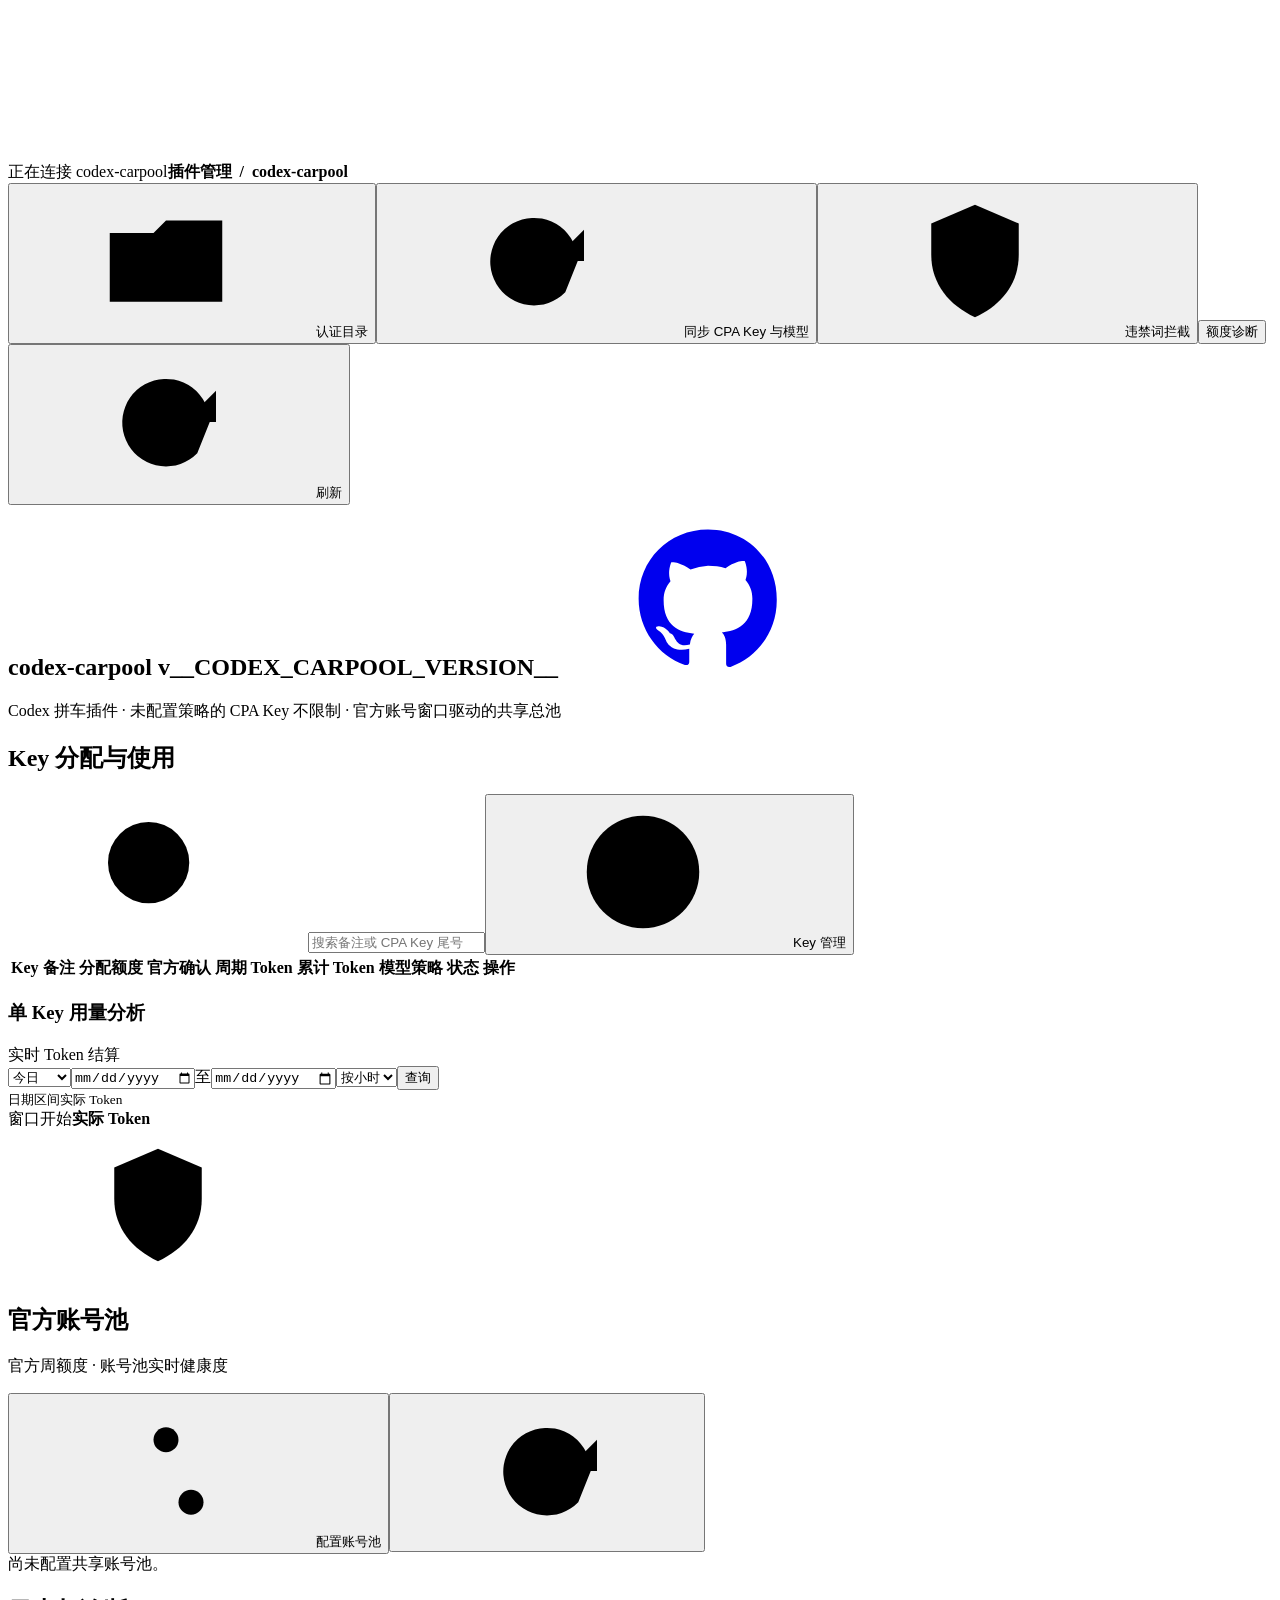
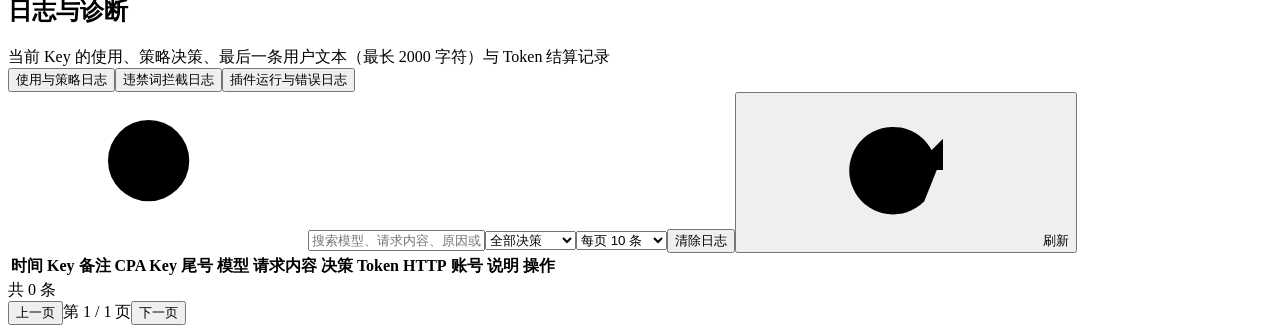
==== cmd/codex-carpool/web/index.html @ cc73f558 "完善违禁词拦截、日志与面板体验" ====
<!doctype html>
<html lang="zh-CN">
<head><meta charset="utf-8"><meta name="viewport" content="width=device-width,initial-scale=1"><title>codex-carpool</title></head>
<body>
<!-- Local SVG symbols keep the management panel fast and fully functional
     when CPA is deployed without public CDN access. -->
<svg class="cc-icon-sprite" aria-hidden="true">
  <symbol id="cc-icon-shield" viewBox="0 0 24 24"><path d="M12 3 19 6v5c0 4.7-2.9 8.1-7 10-4.1-1.9-7-5.3-7-10V6l7-3Z"/><path d="m9 12 2 2 4-5"/></symbol>
  <symbol id="cc-icon-users" viewBox="0 0 24 24"><circle cx="9" cy="8" r="3"/><path d="M3.5 19v-1.4A4.6 4.6 0 0 1 8.1 13h1.8a4.6 4.6 0 0 1 4.6 4.6V19"/><path d="M15.5 5.4a3 3 0 0 1 0 5.2M16.6 13.3a4.6 4.6 0 0 1 3.9 4.5V19"/></symbol>
  <symbol id="cc-icon-gauge" viewBox="0 0 24 24"><path d="M4 18a8 8 0 1 1 16 0"/><path d="m12 14 4-4"/><path d="M7 18h10"/></symbol>
  <symbol id="cc-icon-trend" viewBox="0 0 24 24"><path d="M4 18V6"/><path d="M4 18h16"/><path d="m7 14 3-3 3 2 5-6"/></symbol>
  <symbol id="cc-icon-folder" viewBox="0 0 24 24"><path d="M3 7.5h7l2-2h9v13H3z"/><path d="M3 9h18"/></symbol>
  <symbol id="cc-icon-refresh" viewBox="0 0 24 24"><path d="M20 7v5h-5"/><path d="M19 12a7 7 0 1 0-2 5"/></symbol>
  <symbol id="cc-icon-search" viewBox="0 0 24 24"><circle cx="10.5" cy="10.5" r="6.5"/><path d="m16 16 4 4"/></symbol>
  <symbol id="cc-icon-plus" viewBox="0 0 24 24"><circle cx="12" cy="12" r="9"/><path d="M12 8v8M8 12h8"/></symbol>
  <symbol id="cc-icon-sliders" viewBox="0 0 24 24"><path d="M4 7h6M14 7h6M4 17h10M18 17h2"/><circle cx="12" cy="7" r="2"/><circle cx="16" cy="17" r="2"/></symbol>
  <symbol id="cc-icon-bolt" viewBox="0 0 24 24"><path d="m13 2-8 12h6l-1 8 9-13h-6z"/></symbol>
  <symbol id="cc-icon-github" viewBox="0 0 24 24"><path fill="currentColor" stroke="none" d="M12 .7C5.7.7.9 5.6.9 11.8c0 4.9 3.1 9.1 7.4 10.6.5.1.7-.2.7-.5v-2.1c-3 .7-3.7-1.3-3.7-1.3-.5-1.3-1.2-1.6-1.2-1.6-1-.7.1-.7.1-.7 1.1.1 1.7 1.1 1.7 1.1 1 .1.7 2.5 3.2 1.8.1-.8.4-1.4.7-1.7-2.4-.3-4.9-1.2-4.9-5.4 0-1.2.4-2.2 1.1-3-.1-.3-.5-1.4.1-3 0 0 .9-.3 3.1 1.1A10.7 10.7 0 0 1 12 6.5c1 0 1.9.1 2.8.4 2.1-1.4 3.1-1.1 3.1-1.1.6 1.6.2 2.7.1 3 .7.8 1.1 1.8 1.1 3 0 4.2-2.5 5.1-4.9 5.4.4.3.7 1 .7 2v3c0 .3.2.6.7.5 4.3-1.5 7.4-5.7 7.4-10.6C23.1 5.6 18.3.7 12 .7Z"/></symbol>
</svg>
<main class="cc-panel"><div class="page">
  <section class="utility-row">
    <div class="connection"><i></i><span id="sync-state">正在连接 codex-carpool</span><em id="sync-time"></em><b>插件管理&nbsp; / &nbsp;codex-carpool</b></div>
    <div class="utility-actions"><button type="button" id="auth-settings"><svg class="cc-icon" aria-hidden="true"><use href="#cc-icon-folder"></use></svg>认证目录</button><button type="button" class="primary" id="sync"><svg class="cc-icon" aria-hidden="true"><use href="#cc-icon-refresh"></use></svg>同步 CPA Key 与模型</button><button type="button" id="content-filter-open"><svg class="cc-icon" aria-hidden="true"><use href="#cc-icon-shield"></use></svg><span>违禁词拦截</span></button><button type="button" id="quota-debug-open">额度诊断</button><button type="button" id="refresh"><svg class="cc-icon" aria-hidden="true"><use href="#cc-icon-refresh"></use></svg>刷新</button></div>
  </section>
  <section class="heading page-head"><div><h1>codex-carpool <span>v__CODEX_CARPOOL_VERSION__</span><a class="github-link" href="__CODEX_CARPOOL_GITHUB_REPOSITORY__" target="_blank" rel="noopener noreferrer" aria-label="GitHub" title="GitHub · lucky98556/codex-carpool"><svg class="cc-icon" aria-hidden="true"><use href="#cc-icon-github"></use></svg></a></h1><p>Codex 拼车插件 · 未配置策略的 CPA Key 不限制 · 官方账号窗口驱动的共享总池</p></div></section>
  <section id="stats" class="stats" aria-label="额度概览"></section>
  <section class="dashboard-grid">
    <article class="key-panel card">
      <div class="section-head"><h2>Key 分配与使用</h2><div class="key-tools"><label class="search"><svg class="cc-icon" aria-hidden="true"><use href="#cc-icon-search"></use></svg><input id="search" aria-label="搜索备注或 CPA Key 尾号" placeholder="搜索备注或 CPA Key 尾号"></label><button type="button" class="primary" id="manage"><svg class="cc-icon" aria-hidden="true"><use href="#cc-icon-plus"></use></svg><span data-cc-label="keyManageAction">Key 管理</span></button></div></div>
      <div class="table-wrap"><table class="key-table"><thead><tr><th>Key 备注</th><th>分配额度</th><th id="key-usage-heading">官方确认</th><th id="key-cycle-heading">周期 Token</th><th id="key-total-heading">累计 Token</th><th>模型策略</th><th>状态</th><th data-cc-label="operation">操作</th></tr></thead><tbody id="keys"></tbody></table></div>
      <section class="key-analysis" aria-live="polite">
        <div class="analysis-title"><h3 id="analysis-name">单 Key 用量分析</h3><span>实时 Token 结算</span></div>
        <div class="analysis-controls"><select id="analysis-preset" aria-label="分析时间预设"><option value="today" selected>今日</option><option value="seven">近 7 天</option><option value="month">本月</option><option value="year">本年</option><option value="custom">自定义</option></select><input id="analysis-from" type="date" aria-label="分析开始日期"><span>至</span><input id="analysis-to" type="date" aria-label="分析结束日期"><select id="analysis-granularity" aria-label="分析粒度"><option value="hour" selected>按小时</option><option value="day">按日</option><option value="month">按月</option><option value="year">按年</option></select><button type="button" id="analysis-apply">查询</button></div>
        <div class="analysis-body"><div id="detail" class="usage-summary"></div><div class="analysis-quality"><div id="analysis-metrics" class="quality-metrics"></div><div class="weekly-bars"><small id="analysis-chart-title">日期区间实际 Token</small><div class="bars" id="chart" aria-label="实际 Token 趋势图"></div><div class="bar-labels" id="trend-labels"></div></div><div class="analysis-footnote"><span id="trend-from">窗口开始</span><strong id="trend-total">实际 Token</strong></div></div><div id="model-mix" class="model-mix"></div></div>
      </section>
    </article>
    <!-- Keep account-pool configuration visible; quota refresh is the compact utility action. -->
    <aside id="official-account-pool" class="pool-card"><div class="pool-head"><div class="pool-title"><span class="pool-title-icon"><svg class="cc-icon" aria-hidden="true"><use href="#cc-icon-shield"></use></svg></span><div><h2>官方账号池</h2><p>官方周额度 · 账号池实时健康度</p></div></div><div class="pool-actions"><button type="button" class="pool-button" id="accounts"><svg class="cc-icon" aria-hidden="true"><use href="#cc-icon-sliders"></use></svg>配置账号池</button><button type="button" class="pool-button pool-icon-button" id="quota-refresh" aria-label="刷新额度" title="刷新额度"><svg class="cc-icon" aria-hidden="true"><use href="#cc-icon-refresh"></use></svg></button></div></div><div id="account-pool">尚未配置共享账号池。</div></aside>
  </section>
  <section class="logs card">
    <div class="logs-head">
      <div>
        <h2>日志与诊断</h2>
        <div class="muted" id="log-tab-description">当前 Key 的使用、策略决策、最后一条用户文本（最长 2000 字符）与 Token 结算记录</div>
        <div class="tabs" role="tablist"><button type="button" class="tab active log-tab" data-log-tab="decision" role="tab" aria-selected="true">使用与策略日志</button><button type="button" class="tab log-tab" data-log-tab="forbidden" role="tab" aria-selected="false">违禁词拦截日志</button><button type="button" class="tab log-tab" data-log-tab="operation" role="tab" aria-selected="false">插件运行与错误日志</button></div>
      </div>
      <div class="log-tools" id="decision-log-tools"><label class="search"><svg class="cc-icon" aria-hidden="true"><use href="#cc-icon-search"></use></svg><input id="decision-search" aria-label="搜索使用日志" placeholder="搜索模型、请求内容、原因或账号"></label><select id="decision-filter" aria-label="决策状态"><option value="">全部决策</option><option value="completed">已完成</option><option value="blocked">已拦截</option><option value="failed">上游失败</option><option value="ignored">未匹配/忽略</option><option value="expired">账期释放</option></select><select id="decision-page-size" aria-label="每页使用日志数"><option value="10" selected>每页 10 条</option><option value="20">每页 20 条</option><option value="50">每页 50 条</option><option value="100">每页 100 条</option></select><button type="button" id="decision-clear" class="log-clear danger"><span data-cc-label="clearLogs">清除日志</span></button><button type="button" id="decision-refresh"><svg class="cc-icon" aria-hidden="true"><use href="#cc-icon-refresh"></use></svg>刷新</button></div>
      <div class="log-tools" id="operation-log-tools" hidden><label class="search"><svg class="cc-icon" aria-hidden="true"><use href="#cc-icon-search"></use></svg><input id="operation-search" aria-label="搜索运行日志" placeholder="搜索事件、说明、账号或 Key 标识"></label><select id="operation-level" aria-label="运行日志级别"><option value="">全部级别</option><option value="error">仅错误</option><option value="warn">仅警告</option><option value="info">仅运行</option></select><select id="operation-page-size" aria-label="每页日志数"><option value="10" selected>每页 10 条</option><option value="20">每页 20 条</option><option value="50">每页 50 条</option><option value="100">每页 100 条</option></select><button type="button" id="operation-clear" class="log-clear danger"><span data-cc-label="clearLogs">清除日志</span></button><button type="button" id="operation-refresh"><svg class="cc-icon" aria-hidden="true"><use href="#cc-icon-refresh"></use></svg>刷新</button></div>
      <div class="log-tools" id="forbidden-log-tools" hidden><label class="search"><svg class="cc-icon" aria-hidden="true"><use href="#cc-icon-search"></use></svg><input id="forbidden-search" aria-label="搜索违禁词日志" placeholder="搜索 Key、模型、请求内容或命中词"></label><select id="forbidden-page-size" aria-label="每页违禁词日志数"><option value="10" selected>每页 10 条</option><option value="20">每页 20 条</option><option value="50">每页 50 条</option><option value="100">每页 100 条</option></select><button type="button" id="forbidden-clear" class="log-clear danger">清除日志</button><button type="button" id="forbidden-refresh"><svg class="cc-icon" aria-hidden="true"><use href="#cc-icon-refresh"></use></svg>刷新</button></div>
    </div>
    <div id="decision-log-view" class="log-view">
      <div class="table-wrap"><table class="log-table decision-log-table"><thead><tr><th>时间</th><th>Key 备注</th><th>CPA Key 尾号</th><th>模型</th><th>请求内容</th><th>决策</th><th>Token</th><th>HTTP</th><th>账号</th><th>说明</th><th class="log-action-column">操作</th></tr></thead><tbody id="logs"></tbody></table></div>
      <div class="log-pagination"><span id="decision-page-info" aria-live="polite">共 0 条</span><div class="log-pagination-actions"><button type="button" id="decision-prev">上一页</button><span id="decision-page-number">第 1 / 1 页</span><button type="button" id="decision-next">下一页</button></div></div>
    </div>
    <div id="operation-log-view" class="log-view" hidden>
      <div class="table-wrap"><table class="log-table operation-log-table"><thead><tr><th>时间</th><th>级别</th><th>事件</th><th>账号</th><th>说明</th></tr></thead><tbody id="operation-logs"></tbody></table></div>
      <div class="log-pagination"><span id="operation-page-info" aria-live="polite">共 0 条</span><div class="log-pagination-actions"><button type="button" id="operation-prev">上一页</button><span id="operation-page-number">第 1 / 1 页</span><button type="button" id="operation-next">下一页</button></div></div>
    </div>
    <div id="forbidden-log-view" class="log-view" hidden>
      <div class="table-wrap"><table class="log-table forbidden-log-table"><thead><tr><th>时间</th><th>Key 备注</th><th>CPA Key 尾号</th><th>模型</th><th>请求内容</th><th>命中词</th><th>分类</th><th>账号</th><th>说明</th><th class="log-action-column">操作</th></tr></thead><tbody id="forbidden-logs"></tbody></table></div>
      <div class="log-pagination"><span id="forbidden-page-info" aria-live="polite">共 0 条</span><div class="log-pagination-actions"><button type="button" id="forbidden-prev">上一页</button><span id="forbidden-page-number">第 1 / 1 页</span><button type="button" id="forbidden-next">下一页</button></div></div>
    </div>
  </section><dialog id="policy-dialog" aria-labelledby="dialog-title"><header><strong id="dialog-title">纳入管理</strong><button type="button" id="close" aria-label="关闭">关闭</button></header><div class="form"><div id="source-wrap"><label>CPA API Key<select id="source" aria-label="CPA API Key"></select></label></div><div class="form-grid"><label>Key 备注名称<input id="name" maxlength="120" placeholder="例如：开发组 Key"></label><label>状态<select id="enabled"><option value="true">启用管理</option><option value="false">暂停管理（不限制）</option></select></label><label>共享池分配（x）<input id="allocation" type="number" min="0.01" step="0.01" value="1"></label></div><div><div class="section-title"><strong>允许模型</strong><span class="muted">未勾选任何模型＝默认允许全部</span></div><div id="model-list" class="models"></div></div><div class="access-schedule"><div class="section-title"><strong>允许访问时段</strong><span class="muted">不设置＝不限时访问</span></div><label class="schedule-toggle"><input id="access-limited" type="checkbox"> 仅允许指定时段访问</label><div id="access-rule-wrap" hidden><div class="access-rule" data-access-rule><div class="form-grid"><label>时区<input id="access-timezone" value="Asia/Shanghai" maxlength="64" placeholder="例如 Asia/Shanghai"></label><label>开始时间<input id="access-start" type="time" value="08:00"></label><label>结束时间<input id="access-end" type="time" value="09:00"></label></div><div class="weekday-picks" id="access-weekdays" aria-label="允许访问的星期"><label><input type="checkbox" value="1">周一</label><label><input type="checkbox" value="2">周二</label><label><input type="checkbox" value="3">周三</label><label><input type="checkbox" value="4">周四</label><label><input type="checkbox" value="5">周五</label><label><input type="checkbox" value="6">周六</label><label><input type="checkbox" value="7">周日</label></div><p class="hint">可勾选任意星期；全选即每天。开始时间晚于结束时间时，时段会跨午夜延续到次日。</p></div><button type="button" id="access-rule-add">+ 添加时段</button></div></div><p class="hint" id="policy-hint">Key 仅配置一个 x 分配；取得可信官方校准后，实际 Token 才会折算为有上限的待确认 x，下一次官方周百分比更新后自动校正。没有可用官方快照时会安全返回 503。</p></div><div class="dialog-message" role="alert" aria-live="assertive" hidden></div><footer><button type="button" id="cancel">取消</button><button type="button" class="primary" id="save">保存策略</button></footer></dialog>
<dialog id="account-dialog" aria-labelledby="account-dialog-title"><header><strong id="account-dialog-title">批量配置共享账号池</strong><button type="button" id="account-close" aria-label="关闭">关闭</button></header><div class="form"><div class="section-title"><strong>从 CPA 选择账号</strong><button type="button" id="account-select-all">全选可用</button></div><div id="account-list" class="account-select" aria-label="CPA Codex 账号列表"></div><p class="hint">可一次勾选多个 CPA Codex 账号，并分别填写容量 x。已保存的启用账号会默认勾选；未勾选的既有账号不会被修改。整批会先校验账号身份和总分配，再原子保存并同步官方额度。</p></div><div class="dialog-message" role="alert" aria-live="assertive" hidden></div><footer><button type="button" id="account-cancel">取消</button><button type="button" class="primary" id="account-save">保存所选账号</button></footer></dialog>
<dialog id="auth-directory-dialog" aria-labelledby="auth-directory-title"><header><strong id="auth-directory-title">CPA 认证目录</strong><button type="button" id="auth-directory-close" aria-label="关闭">关闭</button></header><div class="form"><label>CPA auth-dir<input id="auth-directory" maxlength="1024" placeholder="~/.cli-proxy-api"></label><p class="hint">插件只读 CPA 的 Codex JSON 认证文件，用相对文件路径匹配 CPA 调度账号；OAuth Token 仅保留在插件进程内存，不写入插件数据库。允许最终目标仍在目录内的 JSON 软链接，但同一真实文件或相同 Codex account_id 只能加入共享池一次。没有稳定账号身份的文件仅可作为池中唯一账号，不能与其他账号混用。请使用本机可用目录，不要配置 NFS/FUSE 等远程或异常挂载。默认目录为 ~/.cli-proxy-api。</p></div><div class="dialog-message" role="alert" aria-live="assertive" hidden></div><footer><button type="button" id="auth-directory-cancel">取消</button><button type="button" class="primary" id="auth-directory-save">保存并刷新</button></footer></dialog>
<dialog id="log-detail-dialog" aria-labelledby="log-detail-title"><header><strong id="log-detail-title">日志详情</strong><button type="button" id="log-detail-close" aria-label="关闭">关闭</button></header><div class="form log-detail-form"><div class="log-detail-grid"><div><span>时间</span><strong id="log-detail-time">—</strong></div><div><span>Key 备注</span><strong id="log-detail-key-name">—</strong></div><div><span>CPA Key 尾号</span><strong id="log-detail-key-id">—</strong></div><div><span>模型</span><strong id="log-detail-model">—</strong></div><div><span>决策</span><strong id="log-detail-decision">—</strong></div><div><span>Token</span><strong id="log-detail-token">—</strong></div><div><span>HTTP</span><strong id="log-detail-http">—</strong></div><div><span>账号</span><strong id="log-detail-account">—</strong></div><div><span>原因代码</span><strong id="log-detail-reason">—</strong></div><div><span>命中词</span><strong id="log-detail-matched-term">—</strong></div><div><span>分类</span><strong id="log-detail-matched-category">—</strong></div></div><section class="log-detail-section"><strong>请求内容</strong><pre id="log-detail-request">—</pre></section><section class="log-detail-section"><strong>说明</strong><pre id="log-detail-description">—</pre></section></div><footer><button type="button" id="log-detail-close-footer">关闭</button></footer></dialog>
<dialog id="content-filter-dialog" aria-labelledby="content-filter-title"><header><strong id="content-filter-title">违禁词拦截</strong><button type="button" id="content-filter-close" aria-label="关闭">关闭</button></header><div class="form content-filter-form"><label class="content-filter-toggle"><input id="content-filter-enabled" type="checkbox"><span><strong>开启违禁词拦截</strong><small>仅检查已纳管 Key 的用户文本；命中后优先返回 403，未开启时不参与请求链路。</small></span></label><p class="hint">内置种子仅覆盖明确的高风险短语，用于降低误伤；它不能替代完整的内容审核，主开关默认关闭。</p><div class="content-filter-list-tools"><div><strong>关键词列表</strong><div class="muted">完整显示实际匹配内容；支持按关键词、分类或来源筛选。</div></div><label class="content-filter-search"><svg class="cc-icon" aria-hidden="true"><use href="#cc-icon-search"></use></svg><input id="content-filter-search" type="search" autocomplete="off" placeholder="搜索关键词、分类或来源"><span id="content-filter-count" aria-live="polite"></span></label></div><div class="content-filter-list-head" aria-hidden="true"><span>状态</span><span>关键词</span><span>分类</span><span>来源</span><span>操作</span></div><div id="content-filter-terms" class="content-filter-terms"></div><div class="content-filter-add"><input id="content-filter-value" maxlength="128" placeholder="添加自定义关键词"><input id="content-filter-category" maxlength="64" placeholder="分类（可选）"><button type="button" id="content-filter-add">添加</button></div></div><div class="dialog-message" role="alert" aria-live="assertive" hidden></div><footer><button type="button" id="content-filter-cancel">取消</button><button type="button" class="primary" id="content-filter-save">保存设置</button></footer></dialog>
<dialog id="quota-debug-dialog" aria-labelledby="quota-debug-title" style="width:min(860px,calc(100vw - 30px))"><header><strong id="quota-debug-title">额度调试诊断</strong><button type="button" id="quota-debug-close" aria-label="关闭">关闭</button></header><div class="form"><p class="hint">可复制此诊断交给开发排查。仅包含本地守卫公式、脱敏账号尾号、官方周百分比/恢复时间和最近 50 条精简决策；不包含 API Key、OAuth 凭据、提示词或正文。</p><textarea id="quota-debug-output" readonly aria-label="额度调试诊断内容" style="width:100%;min-height:420px;resize:vertical;font-family:ui-monospace,SFMono-Regular,Consolas,monospace;font-size:12px;line-height:1.5"></textarea></div><div class="dialog-message" role="alert" aria-live="assertive" hidden></div><footer><button type="button" id="quota-debug-copy" class="primary">复制诊断</button></footer></dialog></main></body></html>
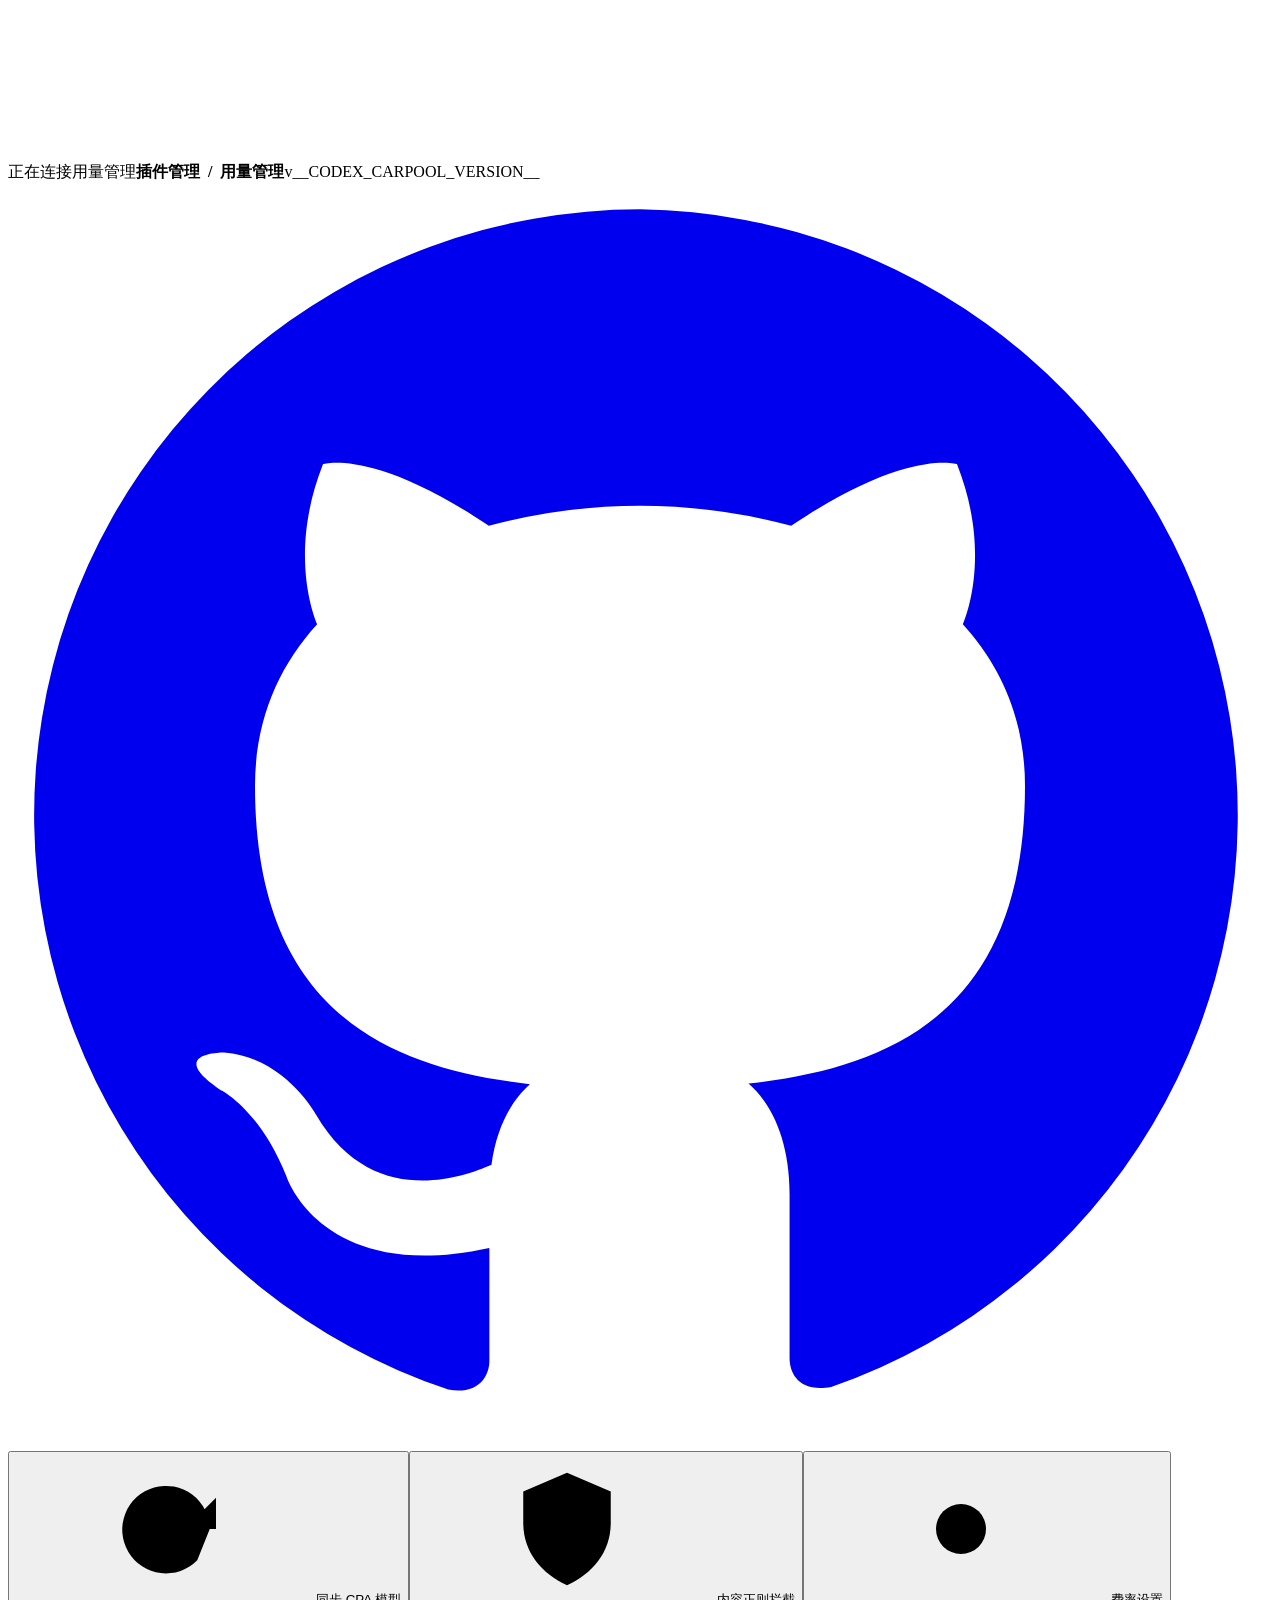
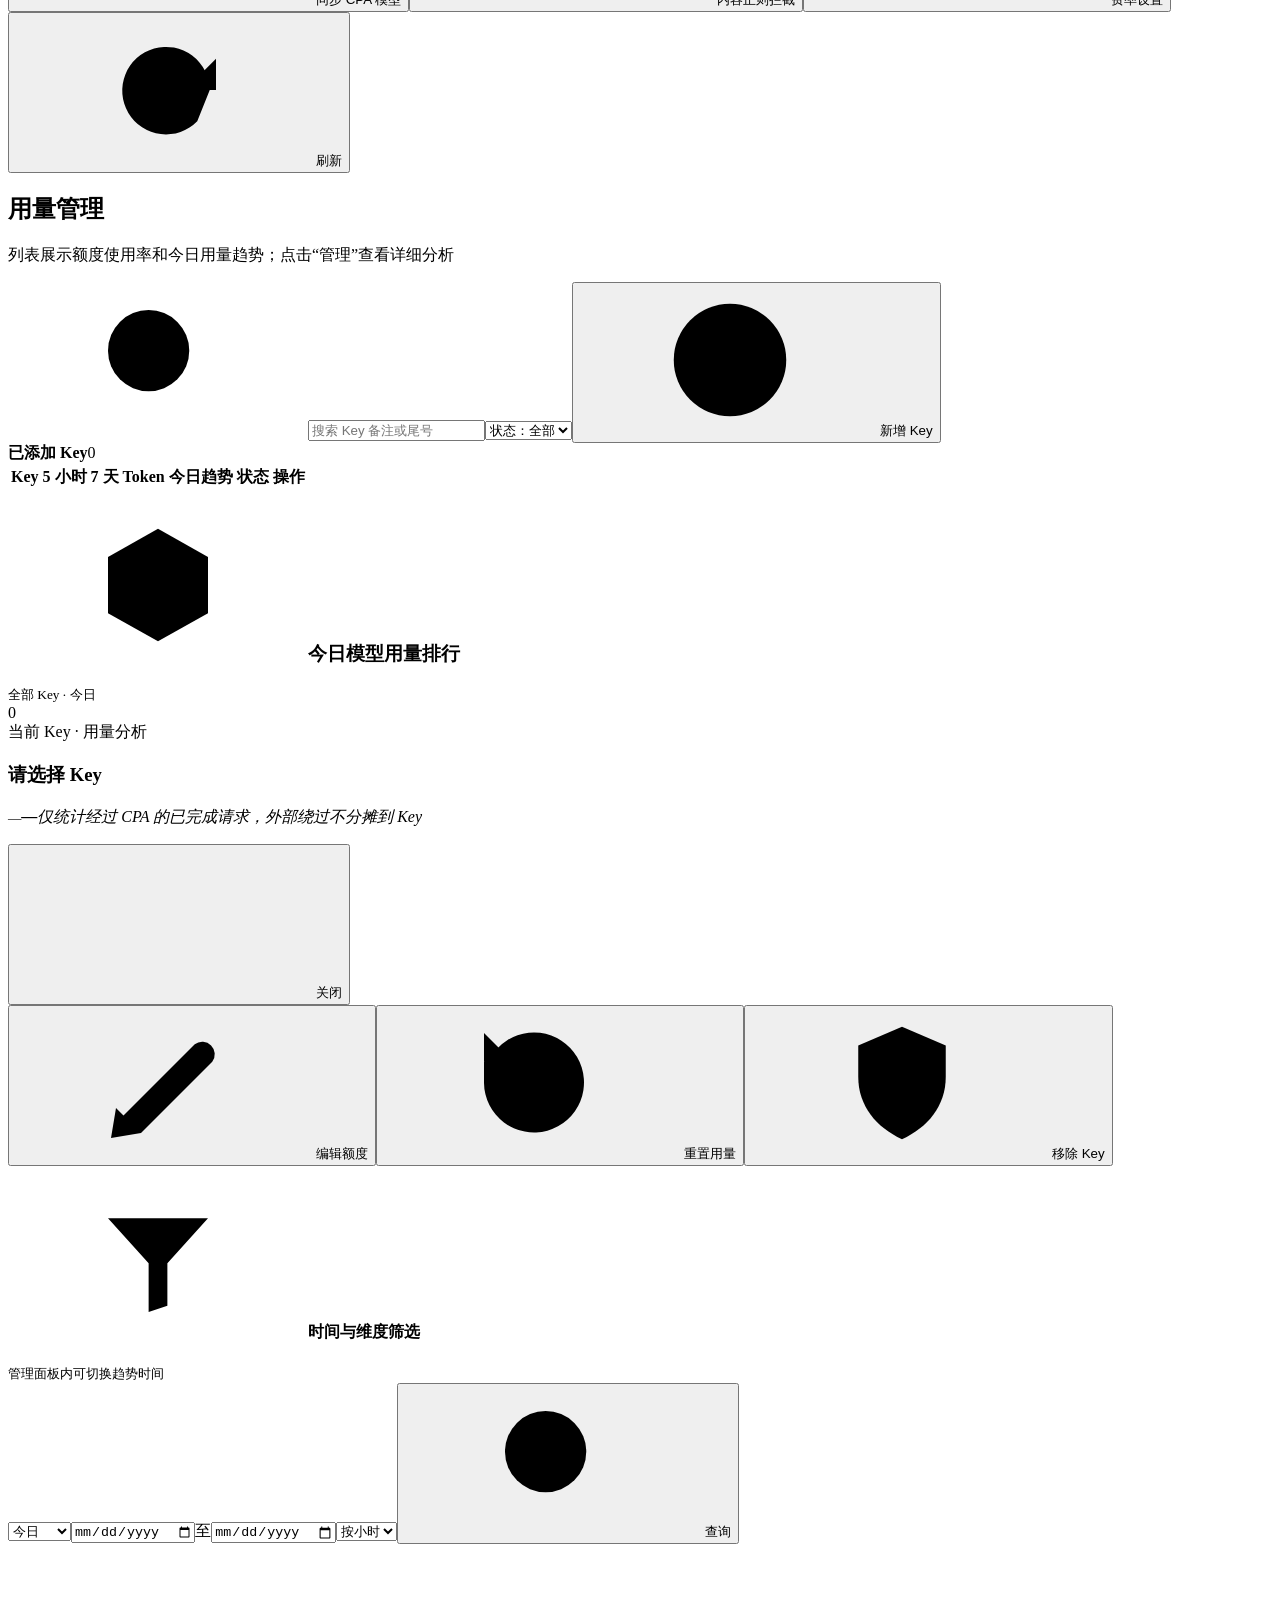
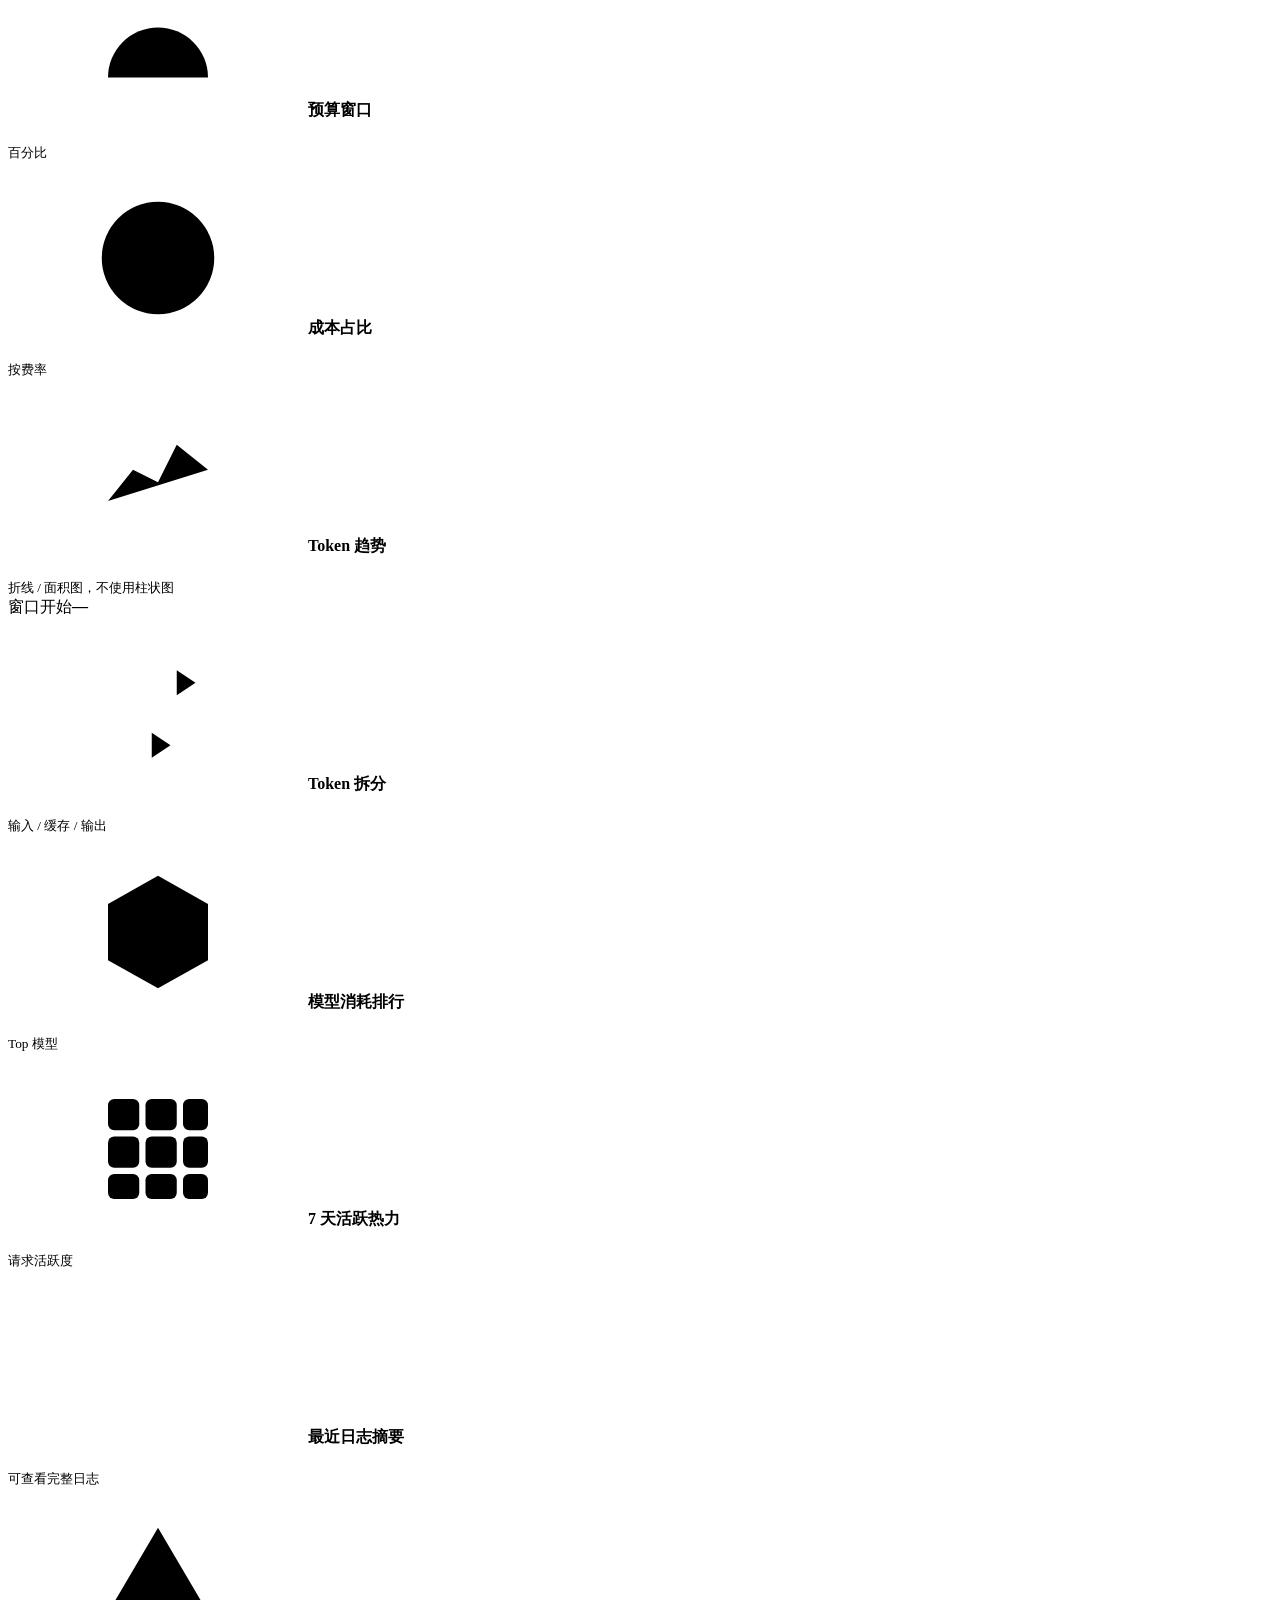
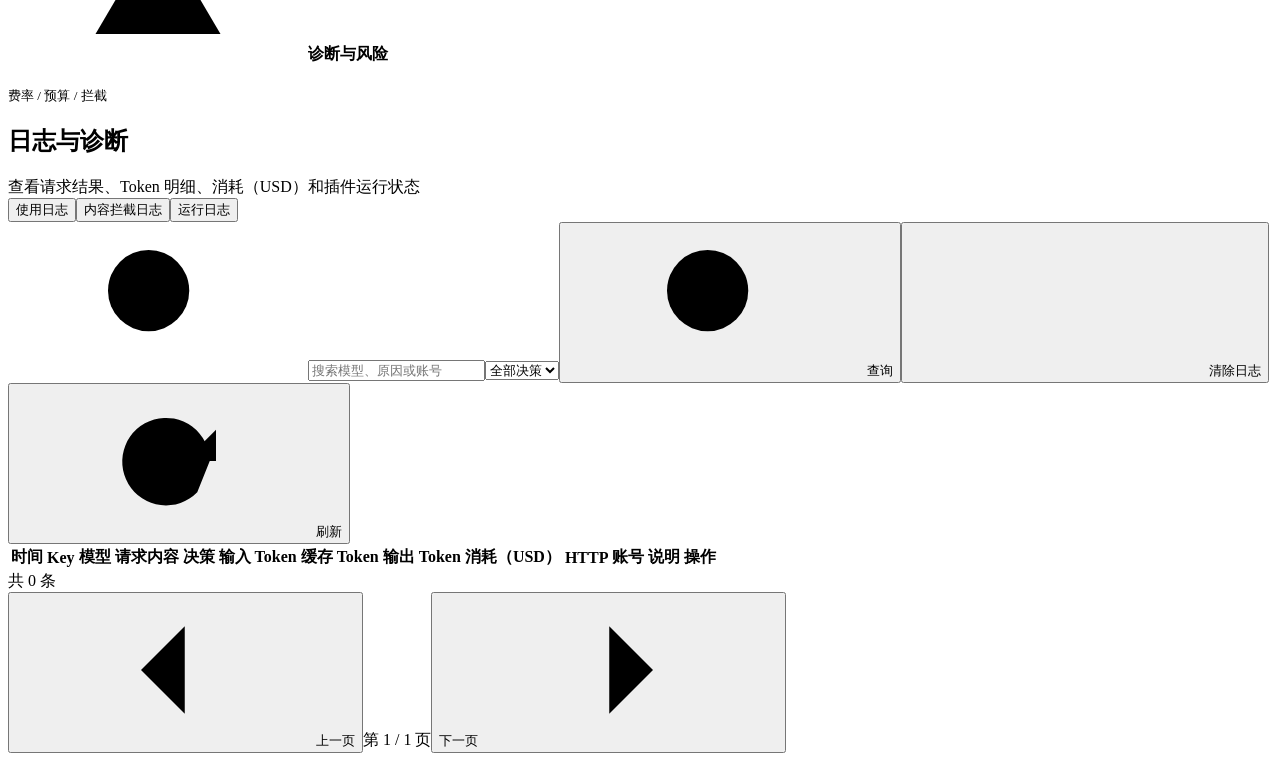
==== commit 60576427: "重构为全模型美元用量管理并完善审计闭环 移除旧账号池、官方百分比与倍率计量链路，改为按模型输入、缓存和输出费率结算 5 小时及 7 天美元窗口。完善 Key 模型权限、仅统计模式、内容正则拦截、请求正" ====
--- a/cmd/codex-carpool/web/index.html
+++ b/cmd/codex-carpool/web/index.html
@@ -1,68 +1,90 @@
 <!doctype html>
 <html lang="zh-CN">
-<head><meta charset="utf-8"><meta name="viewport" content="width=device-width,initial-scale=1"><title>codex-carpool</title></head>
+<head><meta charset="utf-8"><meta name="viewport" content="width=device-width,initial-scale=1"><title>用量管理</title></head>
 <body>
-<!-- Local SVG symbols keep the management panel fast and fully functional
-     when CPA is deployed without public CDN access. -->
 <svg class="cc-icon-sprite" aria-hidden="true">
   <symbol id="cc-icon-shield" viewBox="0 0 24 24"><path d="M12 3 19 6v5c0 4.7-2.9 8.1-7 10-4.1-1.9-7-5.3-7-10V6l7-3Z"/><path d="m9 12 2 2 4-5"/></symbol>
-  <symbol id="cc-icon-users" viewBox="0 0 24 24"><circle cx="9" cy="8" r="3"/><path d="M3.5 19v-1.4A4.6 4.6 0 0 1 8.1 13h1.8a4.6 4.6 0 0 1 4.6 4.6V19"/><path d="M15.5 5.4a3 3 0 0 1 0 5.2M16.6 13.3a4.6 4.6 0 0 1 3.9 4.5V19"/></symbol>
   <symbol id="cc-icon-gauge" viewBox="0 0 24 24"><path d="M4 18a8 8 0 1 1 16 0"/><path d="m12 14 4-4"/><path d="M7 18h10"/></symbol>
   <symbol id="cc-icon-trend" viewBox="0 0 24 24"><path d="M4 18V6"/><path d="M4 18h16"/><path d="m7 14 3-3 3 2 5-6"/></symbol>
-  <symbol id="cc-icon-folder" viewBox="0 0 24 24"><path d="M3 7.5h7l2-2h9v13H3z"/><path d="M3 9h18"/></symbol>
   <symbol id="cc-icon-refresh" viewBox="0 0 24 24"><path d="M20 7v5h-5"/><path d="M19 12a7 7 0 1 0-2 5"/></symbol>
   <symbol id="cc-icon-search" viewBox="0 0 24 24"><circle cx="10.5" cy="10.5" r="6.5"/><path d="m16 16 4 4"/></symbol>
   <symbol id="cc-icon-plus" viewBox="0 0 24 24"><circle cx="12" cy="12" r="9"/><path d="M12 8v8M8 12h8"/></symbol>
   <symbol id="cc-icon-sliders" viewBox="0 0 24 24"><path d="M4 7h6M14 7h6M4 17h10M18 17h2"/><circle cx="12" cy="7" r="2"/><circle cx="16" cy="17" r="2"/></symbol>
-  <symbol id="cc-icon-bolt" viewBox="0 0 24 24"><path d="m13 2-8 12h6l-1 8 9-13h-6z"/></symbol>
-  <symbol id="cc-icon-github" viewBox="0 0 24 24"><path fill="currentColor" stroke="none" d="M12 .7C5.7.7.9 5.6.9 11.8c0 4.9 3.1 9.1 7.4 10.6.5.1.7-.2.7-.5v-2.1c-3 .7-3.7-1.3-3.7-1.3-.5-1.3-1.2-1.6-1.2-1.6-1-.7.1-.7.1-.7 1.1.1 1.7 1.1 1.7 1.1 1 .1.7 2.5 3.2 1.8.1-.8.4-1.4.7-1.7-2.4-.3-4.9-1.2-4.9-5.4 0-1.2.4-2.2 1.1-3-.1-.3-.5-1.4.1-3 0 0 .9-.3 3.1 1.1A10.7 10.7 0 0 1 12 6.5c1 0 1.9.1 2.8.4 2.1-1.4 3.1-1.1 3.1-1.1.6 1.6.2 2.7.1 3 .7.8 1.1 1.8 1.1 3 0 4.2-2.5 5.1-4.9 5.4.4.3.7 1 .7 2v3c0 .3.2.6.7.5 4.3-1.5 7.4-5.7 7.4-10.6C23.1 5.6 18.3.7 12 .7Z"/></symbol>
+  <symbol id="cc-icon-key" viewBox="0 0 24 24"><circle cx="7.5" cy="15.5" r="3.5"/><path d="m10 13 7.8-7.8 2 2-1.5 1.5 1.2 1.2-2 2-1.2-1.2-2 2"/></symbol>
+  <symbol id="cc-icon-layers" viewBox="0 0 24 24"><path d="m12 3 8 4.5-8 4.5-8-4.5L12 3Z"/><path d="m4 12 8 4.5 8-4.5M4 16.5 12 21l8-4.5"/></symbol>
+  <symbol id="cc-icon-clock" viewBox="0 0 24 24"><circle cx="12" cy="12" r="8.5"/><path d="M12 7v5l3.5 2"/></symbol>
+  <symbol id="cc-icon-calendar" viewBox="0 0 24 24"><rect x="4" y="5.5" width="16" height="14" rx="2"/><path d="M8 3.5v4M16 3.5v4M4 10h16M8 14h2M14 14h2M8 17h2"/></symbol>
+  <symbol id="cc-icon-settings" viewBox="0 0 24 24"><path d="M12 3v2M12 19v2M3 12h2M19 12h2M5.6 5.6 7 7M17 17l1.4 1.4M18.4 5.6 17 7M7 17l-1.4 1.4"/><circle cx="12" cy="12" r="4"/></symbol>
+  <symbol id="cc-icon-pencil" viewBox="0 0 24 24"><path d="m4 16-.8 4.8L8 20l11.4-11.4a2 2 0 0 0-2.8-2.8L5.2 17.2Z"/><path d="m14.8 7.2 2.8 2.8"/></symbol>
+  <symbol id="cc-icon-trash" viewBox="0 0 24 24"><path d="M4 7h16M9 7V4h6v3M7 7l1 13h8l1-13M10 11v5M14 11v5"/></symbol>
+  <symbol id="cc-icon-rotate" viewBox="0 0 24 24"><path d="M4 12a8 8 0 1 0 2.3-5.7L4 8.6"/><path d="M4 4v4.6h4.6"/></symbol>
+  <symbol id="cc-icon-x" viewBox="0 0 24 24"><path d="m6 6 12 12M18 6 6 18"/></symbol>
+  <symbol id="cc-icon-check" viewBox="0 0 24 24"><path d="m5 12 4 4L19 6"/></symbol>
+  <symbol id="cc-icon-chevron-left" viewBox="0 0 24 24"><path d="m15 5-7 7 7 7"/></symbol>
+  <symbol id="cc-icon-chevron-right" viewBox="0 0 24 24"><path d="m9 5 7 7-7 7"/></symbol>
+  <symbol id="cc-icon-eye" viewBox="0 0 24 24"><path d="M3 12s3.5-6 9-6 9 6 9 6-3.5 6-9 6-9-6-9-6Z"/><circle cx="12" cy="12" r="2.5"/></symbol>
+  <symbol id="cc-icon-dollar" viewBox="0 0 24 24"><circle cx="12" cy="12" r="9"/><path d="M12 6v12M15.5 8.5H10a2 2 0 0 0 0 4h4a2 2 0 0 1 0 4H8.5"/></symbol>
+  <symbol id="cc-icon-filter" viewBox="0 0 24 24"><path d="M4 5h16l-6.5 7.2V19l-3 1v-7.8L4 5Z"/></symbol>
+  <symbol id="cc-icon-panel" viewBox="0 0 24 24"><rect x="4" y="5" width="16" height="14" rx="2"/><path d="M15 5v14M8 9h3M8 13h3"/></symbol>
+  <symbol id="cc-icon-alert" viewBox="0 0 24 24"><path d="M12 3 22 20H2L12 3Z"/><path d="M12 9v4M12 17h.01"/></symbol>
+  <symbol id="cc-icon-split" viewBox="0 0 24 24"><path d="M4 7h10M4 12h16M4 17h7"/><path d="m15 5 3 2-3 2M11 15l3 2-3 2"/></symbol>
+  <symbol id="cc-icon-box" viewBox="0 0 24 24"><path d="m12 3 8 4.5v9L12 21l-8-4.5v-9L12 3Z"/><path d="m4 7.5 8 4.5 8-4.5M12 12v9"/></symbol>
+  <symbol id="cc-icon-list" viewBox="0 0 24 24"><path d="M9 6h11M9 12h11M9 18h11"/><path d="M4 6h.01M4 12h.01M4 18h.01"/></symbol>
+  <symbol id="cc-icon-heatmap" viewBox="0 0 24 24"><rect x="4" y="4" width="5" height="5" rx="1"/><rect x="10" y="4" width="5" height="5" rx="1"/><rect x="16" y="4" width="4" height="5" rx="1"/><rect x="4" y="10" width="5" height="5" rx="1"/><rect x="10" y="10" width="5" height="5" rx="1"/><rect x="16" y="10" width="4" height="5" rx="1"/><rect x="4" y="16" width="5" height="4" rx="1"/><rect x="10" y="16" width="5" height="4" rx="1"/><rect x="16" y="16" width="4" height="4" rx="1"/></symbol>
+  <symbol id="cc-icon-line" viewBox="0 0 24 24"><path d="M4 18h16M4 16l4-5 4 2 3-6 5 4"/></symbol>
 </svg>
 <main class="cc-panel"><div class="page">
-  <section class="utility-row">
-    <div class="connection"><i></i><span id="sync-state">正在连接 codex-carpool</span><em id="sync-time"></em><b>插件管理&nbsp; / &nbsp;codex-carpool</b></div>
-    <div class="utility-actions"><button type="button" id="auth-settings"><svg class="cc-icon" aria-hidden="true"><use href="#cc-icon-folder"></use></svg>认证目录</button><button type="button" class="primary" id="sync"><svg class="cc-icon" aria-hidden="true"><use href="#cc-icon-refresh"></use></svg>同步 CPA Key 与模型</button><button type="button" id="content-filter-open"><svg class="cc-icon" aria-hidden="true"><use href="#cc-icon-shield"></use></svg><span>违禁词拦截</span></button><button type="button" id="quota-debug-open">额度诊断</button><button type="button" id="refresh"><svg class="cc-icon" aria-hidden="true"><use href="#cc-icon-refresh"></use></svg>刷新</button></div>
-  </section>
-  <section class="heading page-head"><div><h1>codex-carpool <span>v__CODEX_CARPOOL_VERSION__</span><a class="github-link" href="__CODEX_CARPOOL_GITHUB_REPOSITORY__" target="_blank" rel="noopener noreferrer" aria-label="GitHub" title="GitHub · lucky98556/codex-carpool"><svg class="cc-icon" aria-hidden="true"><use href="#cc-icon-github"></use></svg></a></h1><p>Codex 拼车插件 · 未配置策略的 CPA Key 不限制 · 官方账号窗口驱动的共享总池</p></div></section>
-  <section id="stats" class="stats" aria-label="额度概览"></section>
-  <section class="dashboard-grid">
-    <article class="key-panel card">
-      <div class="section-head"><h2>Key 分配与使用</h2><div class="key-tools"><label class="search"><svg class="cc-icon" aria-hidden="true"><use href="#cc-icon-search"></use></svg><input id="search" aria-label="搜索备注或 CPA Key 尾号" placeholder="搜索备注或 CPA Key 尾号"></label><button type="button" class="primary" id="manage"><svg class="cc-icon" aria-hidden="true"><use href="#cc-icon-plus"></use></svg><span data-cc-label="keyManageAction">Key 管理</span></button></div></div>
-      <div class="table-wrap"><table class="key-table"><thead><tr><th>Key 备注</th><th>分配额度</th><th id="key-usage-heading">官方确认</th><th id="key-cycle-heading">周期 Token</th><th id="key-total-heading">累计 Token</th><th>模型策略</th><th>状态</th><th data-cc-label="operation">操作</th></tr></thead><tbody id="keys"></tbody></table></div>
-      <section class="key-analysis" aria-live="polite">
-        <div class="analysis-title"><h3 id="analysis-name">单 Key 用量分析</h3><span>实时 Token 结算</span></div>
-        <div class="analysis-controls"><select id="analysis-preset" aria-label="分析时间预设"><option value="today" selected>今日</option><option value="seven">近 7 天</option><option value="month">本月</option><option value="year">本年</option><option value="custom">自定义</option></select><input id="analysis-from" type="date" aria-label="分析开始日期"><span>至</span><input id="analysis-to" type="date" aria-label="分析结束日期"><select id="analysis-granularity" aria-label="分析粒度"><option value="hour" selected>按小时</option><option value="day">按日</option><option value="month">按月</option><option value="year">按年</option></select><button type="button" id="analysis-apply">查询</button></div>
-        <div class="analysis-body"><div id="detail" class="usage-summary"></div><div class="analysis-quality"><div id="analysis-metrics" class="quality-metrics"></div><div class="weekly-bars"><small id="analysis-chart-title">日期区间实际 Token</small><div class="bars" id="chart" aria-label="实际 Token 趋势图"></div><div class="bar-labels" id="trend-labels"></div></div><div class="analysis-footnote"><span id="trend-from">窗口开始</span><strong id="trend-total">实际 Token</strong></div></div><div id="model-mix" class="model-mix"></div></div>
-      </section>
-    </article>
-    <!-- Keep account-pool configuration visible; quota refresh is the compact utility action. -->
-    <aside id="official-account-pool" class="pool-card"><div class="pool-head"><div class="pool-title"><span class="pool-title-icon"><svg class="cc-icon" aria-hidden="true"><use href="#cc-icon-shield"></use></svg></span><div><h2>官方账号池</h2><p>官方周额度 · 账号池实时健康度</p></div></div><div class="pool-actions"><button type="button" class="pool-button" id="accounts"><svg class="cc-icon" aria-hidden="true"><use href="#cc-icon-sliders"></use></svg>配置账号池</button><button type="button" class="pool-button pool-icon-button" id="quota-refresh" aria-label="刷新额度" title="刷新额度"><svg class="cc-icon" aria-hidden="true"><use href="#cc-icon-refresh"></use></svg></button></div></div><div id="account-pool">尚未配置共享账号池。</div></aside>
+  <section class="utility-row"><div class="connection"><i></i><span id="sync-state">正在连接用量管理</span><em id="sync-time"></em><b>插件管理&nbsp; / &nbsp;用量管理</b><span class="utility-meta"><span class="version-badge">v__CODEX_CARPOOL_VERSION__</span><a class="github-link" href="__CODEX_CARPOOL_GITHUB_REPOSITORY__" target="_blank" rel="noopener noreferrer" aria-label="GitHub"><svg class="cc-icon" viewBox="0 0 24 24" aria-hidden="true"><path fill="currentColor" stroke="none" d="M12 .5A11.5 11.5 0 0 0 8.36 22.91c.57.1.78-.25.78-.55v-2.14c-3.18.7-3.85-1.35-3.85-1.35-.52-1.31-1.27-1.66-1.27-1.66-1.04-.71.08-.7.08-.7 1.15.08 1.75 1.18 1.75 1.18 1.02 1.75 2.68 1.24 3.33.95.1-.74.4-1.24.73-1.53-2.54-.29-5.22-1.27-5.22-5.66 0-1.25.45-2.27 1.18-3.07-.12-.29-.51-1.46.11-3.04 0 0 .96-.31 3.15 1.17a10.97 10.97 0 0 1 5.74 0c2.19-1.48 3.15-1.17 3.15-1.17.62 1.58.23 2.75.11 3.04.73.8 1.18 1.82 1.18 3.07 0 4.4-2.69 5.36-5.25 5.65.41.35.78 1.04.78 2.1v3.11c0 .31.2.66.79.55A11.5 11.5 0 0 0 12 .5Z"/></svg></a></span></div><div class="utility-actions"><button type="button" id="sync"><svg class="cc-icon"><use href="#cc-icon-refresh"></use></svg>同步 CPA 模型</button><button type="button" id="content-filter-open"><svg class="cc-icon"><use href="#cc-icon-shield"></use></svg>内容正则拦截</button><button type="button" id="quota-debug-open"><svg class="cc-icon"><use href="#cc-icon-settings"></use></svg>费率设置</button><button type="button" id="refresh"><svg class="cc-icon"><use href="#cc-icon-refresh"></use></svg>刷新</button></div></section>
+  <section id="stats" class="stats" aria-label="用量概览"></section>
+  <section class="meter-workbench card">
+    <div class="section-head"><div><h2>用量管理</h2><p class="muted">列表展示额度使用率和今日用量趋势；点击“管理”查看详细分析</p></div><div class="key-tools"><label class="search"><svg class="cc-icon"><use href="#cc-icon-search"></use></svg><input id="search" aria-label="搜索 Key" placeholder="搜索 Key 备注或尾号"><span class="search-clear" role="button" tabindex="0" aria-label="清除搜索" title="清除搜索" data-clear-search="search" hidden><svg class="cc-icon"><use href="#cc-icon-x"></use></svg></span></label><select id="key-status-filter" aria-label="Key 状态筛选"><option value="">状态：全部</option><option value="enabled">额度限制</option><option value="disabled">仅统计</option></select><button type="button" class="primary" id="manage"><svg class="cc-icon"><use href="#cc-icon-plus"></use></svg>新增 Key</button></div></div>
+    <div class="usage-overview-grid">
+      <div class="table-wrap key-table-wrap"><div class="key-table-caption"><strong>已添加 Key</strong><span id="key-list-count">0</span></div><table class="key-table"><thead><tr><th>Key</th><th>5 小时</th><th>7 天</th><th>Token</th><th>今日趋势</th><th>状态</th><th class="key-action-column">操作</th></tr></thead><tbody id="keys"></tbody></table></div>
+      <aside class="daily-model-card" aria-labelledby="daily-model-title">
+        <header class="daily-model-head"><div><h3 id="daily-model-title"><svg class="cc-icon"><use href="#cc-icon-box"></use></svg>今日模型用量排行</h3><small>全部 Key · 今日</small></div><span id="daily-model-count">0</span></header>
+        <div id="daily-model-ranking" class="daily-model-ranking"></div>
+        <footer id="daily-model-total" class="daily-model-total"></footer>
+      </aside>
+    </div>
+    <div id="key-detail-backdrop" class="drawer-backdrop" aria-hidden="true"></div>
+    <aside id="key-detail-panel" class="key-analysis-drawer" aria-labelledby="analysis-name" aria-hidden="true">
+      <header class="drawer-header">
+        <div class="drawer-title-row"><div><span class="eyebrow">当前 Key · 用量分析</span><h3 id="analysis-name">请选择 Key</h3><p><small id="analysis-suffix">—</small><b id="analysis-status" class="pill off">—</b><em>仅统计经过 CPA 的已完成请求，外部绕过不分摊到 Key</em></p></div><button type="button" id="key-detail-close" aria-label="关闭分析"><svg class="cc-icon"><use href="#cc-icon-x"></use></svg>关闭</button></div>
+        <div class="analysis-actions"><button type="button" id="key-detail-edit"><svg class="cc-icon"><use href="#cc-icon-pencil"></use></svg>编辑额度</button><button type="button" id="key-detail-reset"><svg class="cc-icon"><use href="#cc-icon-rotate"></use></svg>重置用量</button><button type="button" id="key-detail-unmanage" class="danger"><svg class="cc-icon"><use href="#cc-icon-shield"></use></svg>移除 Key</button></div>
+      </header>
+      <div class="drawer-body">
+        <section class="drawer-section filter-section"><div class="detail-section-head"><h4><svg class="cc-icon"><use href="#cc-icon-filter"></use></svg>时间与维度筛选</h4><small>管理面板内可切换趋势时间</small></div><div class="analysis-controls"><select id="analysis-preset" aria-label="分析时间预设"><option value="today" selected>今日</option><option value="seven">近 7 天</option><option value="month">本月</option><option value="year">本年</option><option value="custom">自定义</option></select><input id="analysis-from" type="date" aria-label="分析开始日期"><span>至</span><input id="analysis-to" type="date" aria-label="分析结束日期"><select id="analysis-granularity" aria-label="分析粒度"><option value="hour" selected>按小时</option><option value="day">按日</option><option value="month">按月</option><option value="year">按年</option></select><button type="button" id="analysis-apply"><svg class="cc-icon"><use href="#cc-icon-search"></use></svg>查询</button></div></section>
+        <div class="drawer-grid two">
+          <section class="drawer-section"><div class="detail-section-head"><h4><svg class="cc-icon"><use href="#cc-icon-gauge"></use></svg>预算窗口</h4><small>百分比</small></div><div id="detail" class="budget-list"></div></section>
+          <section class="drawer-section"><div class="detail-section-head"><h4><svg class="cc-icon"><use href="#cc-icon-dollar"></use></svg>成本占比</h4><small>按费率</small></div><div id="cost-donut" class="cost-donut-wrap"></div></section>
+        </div>
+        <section class="drawer-section"><div class="detail-section-head"><h4><svg class="cc-icon"><use href="#cc-icon-line"></use></svg>Token 趋势</h4><small>折线 / 面积图，不使用柱状图</small></div><div id="chart" class="line-chart"></div><div class="analysis-footnote"><span id="trend-from">窗口开始</span><strong id="trend-total">—</strong></div><div id="analysis-metrics" class="quality-metrics"></div></section>
+        <div class="drawer-grid two">
+          <section class="drawer-section"><div class="detail-section-head"><h4><svg class="cc-icon"><use href="#cc-icon-split"></use></svg>Token 拆分</h4><small>输入 / 缓存 / 输出</small></div><div id="token-breakdown" class="horizontal-metrics"></div><div id="token-progress" class="token-progress" aria-label="Token 结构比例"></div></section>
+          <section class="drawer-section"><div class="detail-section-head"><h4><svg class="cc-icon"><use href="#cc-icon-box"></use></svg>模型消耗排行</h4><small>Top 模型</small></div><div id="model-ranking" class="horizontal-metrics"></div></section>
+        </div>
+        <div class="drawer-grid two">
+          <section class="drawer-section"><div class="detail-section-head"><h4><svg class="cc-icon"><use href="#cc-icon-heatmap"></use></svg>7 天活跃热力</h4><small>请求活跃度</small></div><div id="usage-heatmap" class="usage-heatmap"></div></section>
+          <section class="drawer-section"><div class="detail-section-head"><h4><svg class="cc-icon"><use href="#cc-icon-list"></use></svg>最近日志摘要</h4><small>可查看完整日志</small></div><div id="analysis-log-snapshot" class="analysis-log-snapshot"></div></section>
+        </div>
+        <section class="drawer-section"><div class="detail-section-head"><h4><svg class="cc-icon"><use href="#cc-icon-alert"></use></svg>诊断与风险</h4><small>费率 / 预算 / 拦截</small></div><div id="risk-list" class="risk-list"></div></section>
+      </div>
+    </aside>
   </section>
   <section class="logs card">
     <div class="logs-head">
-      <div>
-        <h2>日志与诊断</h2>
-        <div class="muted" id="log-tab-description">当前 Key 的使用、策略决策、最后一条用户文本（最长 2000 字符）与 Token 结算记录</div>
-        <div class="tabs" role="tablist"><button type="button" class="tab active log-tab" data-log-tab="decision" role="tab" aria-selected="true">使用与策略日志</button><button type="button" class="tab log-tab" data-log-tab="forbidden" role="tab" aria-selected="false">违禁词拦截日志</button><button type="button" class="tab log-tab" data-log-tab="operation" role="tab" aria-selected="false">插件运行与错误日志</button></div>
-      </div>
-      <div class="log-tools" id="decision-log-tools"><label class="search"><svg class="cc-icon" aria-hidden="true"><use href="#cc-icon-search"></use></svg><input id="decision-search" aria-label="搜索使用日志" placeholder="搜索模型、请求内容、原因或账号"></label><select id="decision-filter" aria-label="决策状态"><option value="">全部决策</option><option value="completed">已完成</option><option value="blocked">已拦截</option><option value="failed">上游失败</option><option value="ignored">未匹配/忽略</option><option value="expired">账期释放</option></select><select id="decision-page-size" aria-label="每页使用日志数"><option value="10" selected>每页 10 条</option><option value="20">每页 20 条</option><option value="50">每页 50 条</option><option value="100">每页 100 条</option></select><button type="button" id="decision-clear" class="log-clear danger"><span data-cc-label="clearLogs">清除日志</span></button><button type="button" id="decision-refresh"><svg class="cc-icon" aria-hidden="true"><use href="#cc-icon-refresh"></use></svg>刷新</button></div>
-      <div class="log-tools" id="operation-log-tools" hidden><label class="search"><svg class="cc-icon" aria-hidden="true"><use href="#cc-icon-search"></use></svg><input id="operation-search" aria-label="搜索运行日志" placeholder="搜索事件、说明、账号或 Key 标识"></label><select id="operation-level" aria-label="运行日志级别"><option value="">全部级别</option><option value="error">仅错误</option><option value="warn">仅警告</option><option value="info">仅运行</option></select><select id="operation-page-size" aria-label="每页日志数"><option value="10" selected>每页 10 条</option><option value="20">每页 20 条</option><option value="50">每页 50 条</option><option value="100">每页 100 条</option></select><button type="button" id="operation-clear" class="log-clear danger"><span data-cc-label="clearLogs">清除日志</span></button><button type="button" id="operation-refresh"><svg class="cc-icon" aria-hidden="true"><use href="#cc-icon-refresh"></use></svg>刷新</button></div>
-      <div class="log-tools" id="forbidden-log-tools" hidden><label class="search"><svg class="cc-icon" aria-hidden="true"><use href="#cc-icon-search"></use></svg><input id="forbidden-search" aria-label="搜索违禁词日志" placeholder="搜索 Key、模型、请求内容或命中词"></label><select id="forbidden-page-size" aria-label="每页违禁词日志数"><option value="10" selected>每页 10 条</option><option value="20">每页 20 条</option><option value="50">每页 50 条</option><option value="100">每页 100 条</option></select><button type="button" id="forbidden-clear" class="log-clear danger">清除日志</button><button type="button" id="forbidden-refresh"><svg class="cc-icon" aria-hidden="true"><use href="#cc-icon-refresh"></use></svg>刷新</button></div>
+      <div><h2>日志与诊断</h2><div class="muted" id="log-tab-description">查看请求结果、Token 明细、消耗（USD）和插件运行状态</div><div class="tabs" role="tablist"><button type="button" class="tab active log-tab" data-log-tab="decision" role="tab" aria-selected="true">使用日志</button><button type="button" class="tab log-tab" data-log-tab="forbidden" role="tab" aria-selected="false">内容拦截日志</button><button type="button" class="tab log-tab" data-log-tab="operation" role="tab" aria-selected="false">运行日志</button></div></div>
+      <div class="log-tools" id="decision-log-tools"><label class="search"><svg class="cc-icon"><use href="#cc-icon-search"></use></svg><input id="decision-search" aria-label="搜索使用日志" placeholder="搜索模型、原因或账号"><span class="search-clear" role="button" tabindex="0" aria-label="清除搜索" title="清除搜索" data-clear-search="decision-search" data-clear-query="decision-query" hidden><svg class="cc-icon"><use href="#cc-icon-x"></use></svg></span></label><select id="decision-filter" aria-label="决策状态"><option value="">全部决策</option><option value="completed">已完成</option><option value="blocked">已拦截</option><option value="failed">失败</option></select><button type="button" id="decision-query"><svg class="cc-icon"><use href="#cc-icon-search"></use></svg>查询</button><button type="button" id="decision-clear" class="danger"><svg class="cc-icon"><use href="#cc-icon-x"></use></svg>清除日志</button><button type="button" id="decision-refresh"><svg class="cc-icon"><use href="#cc-icon-refresh"></use></svg>刷新</button></div>
+      <div class="log-tools" id="operation-log-tools" hidden><label class="search"><svg class="cc-icon"><use href="#cc-icon-search"></use></svg><input id="operation-search" aria-label="搜索运行日志" placeholder="搜索事件或说明"><span class="search-clear" role="button" tabindex="0" aria-label="清除搜索" title="清除搜索" data-clear-search="operation-search" data-clear-query="operation-query" hidden><svg class="cc-icon"><use href="#cc-icon-x"></use></svg></span></label><button type="button" id="operation-query"><svg class="cc-icon"><use href="#cc-icon-search"></use></svg>查询</button><button type="button" id="operation-clear" class="danger"><svg class="cc-icon"><use href="#cc-icon-x"></use></svg>清除日志</button><button type="button" id="operation-refresh"><svg class="cc-icon"><use href="#cc-icon-refresh"></use></svg>刷新</button></div>
+      <div class="log-tools" id="forbidden-log-tools" hidden><label class="search"><svg class="cc-icon"><use href="#cc-icon-search"></use></svg><input id="forbidden-search" aria-label="搜索内容拦截日志" placeholder="搜索表达式或模型"><span class="search-clear" role="button" tabindex="0" aria-label="清除搜索" title="清除搜索" data-clear-search="forbidden-search" data-clear-query="forbidden-query" hidden><svg class="cc-icon"><use href="#cc-icon-x"></use></svg></span></label><button type="button" id="forbidden-query"><svg class="cc-icon"><use href="#cc-icon-search"></use></svg>查询</button><button type="button" id="forbidden-clear" class="danger"><svg class="cc-icon"><use href="#cc-icon-x"></use></svg>清除日志</button><button type="button" id="forbidden-refresh"><svg class="cc-icon"><use href="#cc-icon-refresh"></use></svg>刷新</button></div>
     </div>
-    <div id="decision-log-view" class="log-view">
-      <div class="table-wrap"><table class="log-table decision-log-table"><thead><tr><th>时间</th><th>Key 备注</th><th>CPA Key 尾号</th><th>模型</th><th>请求内容</th><th>决策</th><th>Token</th><th>HTTP</th><th>账号</th><th>说明</th><th class="log-action-column">操作</th></tr></thead><tbody id="logs"></tbody></table></div>
-      <div class="log-pagination"><span id="decision-page-info" aria-live="polite">共 0 条</span><div class="log-pagination-actions"><button type="button" id="decision-prev">上一页</button><span id="decision-page-number">第 1 / 1 页</span><button type="button" id="decision-next">下一页</button></div></div>
-    </div>
-    <div id="operation-log-view" class="log-view" hidden>
-      <div class="table-wrap"><table class="log-table operation-log-table"><thead><tr><th>时间</th><th>级别</th><th>事件</th><th>账号</th><th>说明</th></tr></thead><tbody id="operation-logs"></tbody></table></div>
-      <div class="log-pagination"><span id="operation-page-info" aria-live="polite">共 0 条</span><div class="log-pagination-actions"><button type="button" id="operation-prev">上一页</button><span id="operation-page-number">第 1 / 1 页</span><button type="button" id="operation-next">下一页</button></div></div>
-    </div>
-    <div id="forbidden-log-view" class="log-view" hidden>
-      <div class="table-wrap"><table class="log-table forbidden-log-table"><thead><tr><th>时间</th><th>Key 备注</th><th>CPA Key 尾号</th><th>模型</th><th>请求内容</th><th>命中词</th><th>分类</th><th>账号</th><th>说明</th><th class="log-action-column">操作</th></tr></thead><tbody id="forbidden-logs"></tbody></table></div>
-      <div class="log-pagination"><span id="forbidden-page-info" aria-live="polite">共 0 条</span><div class="log-pagination-actions"><button type="button" id="forbidden-prev">上一页</button><span id="forbidden-page-number">第 1 / 1 页</span><button type="button" id="forbidden-next">下一页</button></div></div>
-    </div>
-  </section><dialog id="policy-dialog" aria-labelledby="dialog-title"><header><strong id="dialog-title">纳入管理</strong><button type="button" id="close" aria-label="关闭">关闭</button></header><div class="form"><div id="source-wrap"><label>CPA API Key<select id="source" aria-label="CPA API Key"></select></label></div><div class="form-grid"><label>Key 备注名称<input id="name" maxlength="120" placeholder="例如：开发组 Key"></label><label>状态<select id="enabled"><option value="true">启用管理</option><option value="false">暂停管理（不限制）</option></select></label><label>共享池分配（x）<input id="allocation" type="number" min="0.01" step="0.01" value="1"></label></div><div><div class="section-title"><strong>允许模型</strong><span class="muted">未勾选任何模型＝默认允许全部</span></div><div id="model-list" class="models"></div></div><div class="access-schedule"><div class="section-title"><strong>允许访问时段</strong><span class="muted">不设置＝不限时访问</span></div><label class="schedule-toggle"><input id="access-limited" type="checkbox"> 仅允许指定时段访问</label><div id="access-rule-wrap" hidden><div class="access-rule" data-access-rule><div class="form-grid"><label>时区<input id="access-timezone" value="Asia/Shanghai" maxlength="64" placeholder="例如 Asia/Shanghai"></label><label>开始时间<input id="access-start" type="time" value="08:00"></label><label>结束时间<input id="access-end" type="time" value="09:00"></label></div><div class="weekday-picks" id="access-weekdays" aria-label="允许访问的星期"><label><input type="checkbox" value="1">周一</label><label><input type="checkbox" value="2">周二</label><label><input type="checkbox" value="3">周三</label><label><input type="checkbox" value="4">周四</label><label><input type="checkbox" value="5">周五</label><label><input type="checkbox" value="6">周六</label><label><input type="checkbox" value="7">周日</label></div><p class="hint">可勾选任意星期；全选即每天。开始时间晚于结束时间时，时段会跨午夜延续到次日。</p></div><button type="button" id="access-rule-add">+ 添加时段</button></div></div><p class="hint" id="policy-hint">Key 仅配置一个 x 分配；取得可信官方校准后，实际 Token 才会折算为有上限的待确认 x，下一次官方周百分比更新后自动校正。没有可用官方快照时会安全返回 503。</p></div><div class="dialog-message" role="alert" aria-live="assertive" hidden></div><footer><button type="button" id="cancel">取消</button><button type="button" class="primary" id="save">保存策略</button></footer></dialog>
-<dialog id="account-dialog" aria-labelledby="account-dialog-title"><header><strong id="account-dialog-title">批量配置共享账号池</strong><button type="button" id="account-close" aria-label="关闭">关闭</button></header><div class="form"><div class="section-title"><strong>从 CPA 选择账号</strong><button type="button" id="account-select-all">全选可用</button></div><div id="account-list" class="account-select" aria-label="CPA Codex 账号列表"></div><p class="hint">可一次勾选多个 CPA Codex 账号，并分别填写容量 x。已保存的启用账号会默认勾选；未勾选的既有账号不会被修改。整批会先校验账号身份和总分配，再原子保存并同步官方额度。</p></div><div class="dialog-message" role="alert" aria-live="assertive" hidden></div><footer><button type="button" id="account-cancel">取消</button><button type="button" class="primary" id="account-save">保存所选账号</button></footer></dialog>
-<dialog id="auth-directory-dialog" aria-labelledby="auth-directory-title"><header><strong id="auth-directory-title">CPA 认证目录</strong><button type="button" id="auth-directory-close" aria-label="关闭">关闭</button></header><div class="form"><label>CPA auth-dir<input id="auth-directory" maxlength="1024" placeholder="~/.cli-proxy-api"></label><p class="hint">插件只读 CPA 的 Codex JSON 认证文件，用相对文件路径匹配 CPA 调度账号；OAuth Token 仅保留在插件进程内存，不写入插件数据库。允许最终目标仍在目录内的 JSON 软链接，但同一真实文件或相同 Codex account_id 只能加入共享池一次。没有稳定账号身份的文件仅可作为池中唯一账号，不能与其他账号混用。请使用本机可用目录，不要配置 NFS/FUSE 等远程或异常挂载。默认目录为 ~/.cli-proxy-api。</p></div><div class="dialog-message" role="alert" aria-live="assertive" hidden></div><footer><button type="button" id="auth-directory-cancel">取消</button><button type="button" class="primary" id="auth-directory-save">保存并刷新</button></footer></dialog>
-<dialog id="log-detail-dialog" aria-labelledby="log-detail-title"><header><strong id="log-detail-title">日志详情</strong><button type="button" id="log-detail-close" aria-label="关闭">关闭</button></header><div class="form log-detail-form"><div class="log-detail-grid"><div><span>时间</span><strong id="log-detail-time">—</strong></div><div><span>Key 备注</span><strong id="log-detail-key-name">—</strong></div><div><span>CPA Key 尾号</span><strong id="log-detail-key-id">—</strong></div><div><span>模型</span><strong id="log-detail-model">—</strong></div><div><span>决策</span><strong id="log-detail-decision">—</strong></div><div><span>Token</span><strong id="log-detail-token">—</strong></div><div><span>HTTP</span><strong id="log-detail-http">—</strong></div><div><span>账号</span><strong id="log-detail-account">—</strong></div><div><span>原因代码</span><strong id="log-detail-reason">—</strong></div><div><span>命中词</span><strong id="log-detail-matched-term">—</strong></div><div><span>分类</span><strong id="log-detail-matched-category">—</strong></div></div><section class="log-detail-section"><strong>请求内容</strong><pre id="log-detail-request">—</pre></section><section class="log-detail-section"><strong>说明</strong><pre id="log-detail-description">—</pre></section></div><footer><button type="button" id="log-detail-close-footer">关闭</button></footer></dialog>
-<dialog id="content-filter-dialog" aria-labelledby="content-filter-title"><header><strong id="content-filter-title">违禁词拦截</strong><button type="button" id="content-filter-close" aria-label="关闭">关闭</button></header><div class="form content-filter-form"><label class="content-filter-toggle"><input id="content-filter-enabled" type="checkbox"><span><strong>开启违禁词拦截</strong><small>仅检查已纳管 Key 的用户文本；命中后优先返回 403，未开启时不参与请求链路。</small></span></label><p class="hint">内置种子仅覆盖明确的高风险短语，用于降低误伤；它不能替代完整的内容审核，主开关默认关闭。</p><div class="content-filter-list-tools"><div><strong>关键词列表</strong><div class="muted">完整显示实际匹配内容；支持按关键词、分类或来源筛选。</div></div><label class="content-filter-search"><svg class="cc-icon" aria-hidden="true"><use href="#cc-icon-search"></use></svg><input id="content-filter-search" type="search" autocomplete="off" placeholder="搜索关键词、分类或来源"><span id="content-filter-count" aria-live="polite"></span></label></div><div class="content-filter-list-head" aria-hidden="true"><span>状态</span><span>关键词</span><span>分类</span><span>来源</span><span>操作</span></div><div id="content-filter-terms" class="content-filter-terms"></div><div class="content-filter-add"><input id="content-filter-value" maxlength="128" placeholder="添加自定义关键词"><input id="content-filter-category" maxlength="64" placeholder="分类（可选）"><button type="button" id="content-filter-add">添加</button></div></div><div class="dialog-message" role="alert" aria-live="assertive" hidden></div><footer><button type="button" id="content-filter-cancel">取消</button><button type="button" class="primary" id="content-filter-save">保存设置</button></footer></dialog>
-<dialog id="quota-debug-dialog" aria-labelledby="quota-debug-title" style="width:min(860px,calc(100vw - 30px))"><header><strong id="quota-debug-title">额度调试诊断</strong><button type="button" id="quota-debug-close" aria-label="关闭">关闭</button></header><div class="form"><p class="hint">可复制此诊断交给开发排查。仅包含本地守卫公式、脱敏账号尾号、官方周百分比/恢复时间和最近 50 条精简决策；不包含 API Key、OAuth 凭据、提示词或正文。</p><textarea id="quota-debug-output" readonly aria-label="额度调试诊断内容" style="width:100%;min-height:420px;resize:vertical;font-family:ui-monospace,SFMono-Regular,Consolas,monospace;font-size:12px;line-height:1.5"></textarea></div><div class="dialog-message" role="alert" aria-live="assertive" hidden></div><footer><button type="button" id="quota-debug-copy" class="primary">复制诊断</button></footer></dialog></main></body></html>
+    <div id="decision-log-view" class="log-view"><div class="table-wrap"><table class="log-table decision-log-table"><thead><tr><th>时间</th><th>Key</th><th>模型</th><th>请求内容</th><th>决策</th><th>输入 Token</th><th>缓存 Token</th><th>输出 Token</th><th>消耗（USD）</th><th>HTTP</th><th>账号</th><th>说明</th><th class="log-action-column">操作</th></tr></thead><tbody id="logs"></tbody></table></div><div class="log-pagination"><span id="decision-page-info">共 0 条</span><div><button type="button" id="decision-prev"><svg class="cc-icon"><use href="#cc-icon-chevron-left"></use></svg>上一页</button><span id="decision-page-number">第 1 / 1 页</span><button type="button" id="decision-next">下一页<svg class="cc-icon"><use href="#cc-icon-chevron-right"></use></svg></button></div></div></div>
+    <div id="operation-log-view" class="log-view" hidden><div class="table-wrap"><table class="log-table operation-log-table"><thead><tr><th>时间</th><th>级别</th><th>事件</th><th>账号</th><th>说明</th></tr></thead><tbody id="operation-logs"></tbody></table></div><div class="log-pagination"><span id="operation-page-info">共 0 条</span><div><button type="button" id="operation-prev"><svg class="cc-icon"><use href="#cc-icon-chevron-left"></use></svg>上一页</button><span id="operation-page-number">第 1 / 1 页</span><button type="button" id="operation-next">下一页<svg class="cc-icon"><use href="#cc-icon-chevron-right"></use></svg></button></div></div></div>
+    <div id="forbidden-log-view" class="log-view" hidden><div class="table-wrap"><table class="log-table forbidden-log-table"><thead><tr><th>时间</th><th>Key</th><th>模型</th><th>请求内容</th><th>命中表达式</th><th>分类</th><th>账号</th><th class="log-action-column">操作</th></tr></thead><tbody id="forbidden-logs"></tbody></table></div><div class="log-pagination"><span id="forbidden-page-info">共 0 条</span><div><button type="button" id="forbidden-prev"><svg class="cc-icon"><use href="#cc-icon-chevron-left"></use></svg>上一页</button><span id="forbidden-page-number">第 1 / 1 页</span><button type="button" id="forbidden-next">下一页<svg class="cc-icon"><use href="#cc-icon-chevron-right"></use></svg></button></div></div></div>
+  </section>
+  <dialog id="policy-dialog" aria-labelledby="dialog-title"><header><strong id="dialog-title">额度设置</strong><button type="button" id="close"><svg class="cc-icon"><use href="#cc-icon-x"></use></svg>关闭</button></header><div class="form"><div id="source-wrap"><label>CPA API Key<select id="source"></select></label></div><div class="form-grid"><label>Key 备注名称<input id="name" maxlength="120" placeholder="例如：开发组 Key"></label><label>状态<select id="enabled"><option value="true">启用额度限制</option><option value="false">仅统计（超额不限制）</option></select></label><label>5 小时额度（USD）<input id="five-hour-budget" type="number" min="0" step="0.01" placeholder="留空或 0 = 不限"></label><label>7 天额度（USD）<input id="seven-day-budget" type="number" min="0" step="0.01" placeholder="留空或 0 = 不限"></label></div><section class="policy-models"><div class="policy-models-head"><div><strong>允许模型</strong><small id="allowed-models-summary">未限制（全部模型）</small></div><div><button type="button" id="allowed-models-all">全选目录模型</button><button type="button" id="allowed-models-clear">不限制</button></div></div><label class="policy-model-search"><svg class="cc-icon"><use href="#cc-icon-search"></use></svg><input id="allowed-models-search" placeholder="搜索模型 ID 或名称"></label><div id="allowed-models-list" class="policy-model-list"></div><p class="hint">不勾选任何模型表示此 Key 可使用全部模型；勾选后只允许使用所选模型。</p></section><section class="policy-schedule"><div class="policy-schedule-head"><div><strong>允许访问时段</strong><small>不启用表示不限时访问</small></div><label class="schedule-toggle"><span>仅允许指定时段</span><input id="access-limited" type="checkbox" role="switch"><span class="policy-switch" aria-hidden="true"><i></i></span></label></div><div id="access-rule-wrap" hidden><label class="access-timezone-row">时区<input id="access-timezone" value="Asia/Shanghai" maxlength="64" placeholder="例如 Asia/Shanghai"></label><div id="access-rule-list"></div><button type="button" id="access-rule-add"><svg class="cc-icon"><use href="#cc-icon-plus"></use></svg>添加时段</button></div></section><p class="hint">Key 添加后始终统计 Token、消耗（USD）、5 小时与 7 天窗口及日志；选择“仅统计”时超额请求继续放行。外部绕过不会归集到此 Key。模型必须在费率设置中存在，三项费率都填 0 表示免费。</p></div><div class="dialog-message" role="alert" aria-live="assertive" hidden></div><footer><button type="button" id="cancel"><svg class="cc-icon"><use href="#cc-icon-x"></use></svg>取消</button><button type="button" class="primary" id="save"><svg class="cc-icon"><use href="#cc-icon-check"></use></svg>保存</button></footer></dialog>
+  <dialog id="rate-card-dialog" aria-labelledby="rate-card-title"><header><strong id="rate-card-title">模型费率设置</strong><button type="button" id="rate-card-close"><svg class="cc-icon"><use href="#cc-icon-x"></use></svg>关闭</button></header><div class="form rate-card-form"><p class="hint">单位：USD / 百万 Token。模型来自 CPA 当前支持目录；输入、缓存输入、输出分别计价。费率全部为 0 即免费，未配置费率的模型会被暂停调用。</p><div class="rate-card-tools"><label class="rate-card-search"><svg class="cc-icon"><use href="#cc-icon-search"></use></svg><input id="rate-card-search" aria-label="搜索模型 ID 或名称" placeholder="搜索模型 ID 或名称"></label><select id="rate-card-status-filter" aria-label="费率配置状态"><option value="">状态：全部</option><option value="configured">已配置</option><option value="missing">未配置</option></select></div><div class="rate-card-head" aria-hidden="true"><span>模型</span><span>输入</span><span>缓存</span><span>输出</span><span>状态</span></div><div class="rate-card-scroll"><div id="rate-card-rows" class="rate-card-rows"></div><div id="rate-card-filter-empty" class="empty rate-card-filter-empty" hidden>没有匹配的模型。</div></div><div class="rate-card-add"><input id="rate-card-model" maxlength="160" placeholder="添加模型 ID"><button type="button" id="rate-card-add-button"><svg class="cc-icon"><use href="#cc-icon-plus"></use></svg>添加</button></div></div><div class="dialog-message" role="alert" aria-live="assertive" hidden></div><footer><button type="button" id="rate-card-cancel"><svg class="cc-icon"><use href="#cc-icon-x"></use></svg>取消</button><button type="button" class="primary" id="rate-card-save"><svg class="cc-icon"><use href="#cc-icon-check"></use></svg>保存费率</button></footer></dialog>
+  <dialog id="key-log-dialog" aria-labelledby="key-log-title"><header><div><strong id="key-log-title">Key 请求日志</strong><small id="key-log-subtitle">仅显示当前 Key 的请求记录</small></div><button type="button" id="key-log-close"><svg class="cc-icon"><use href="#cc-icon-x"></use></svg>关闭</button></header><div class="form key-log-form"><div class="table-wrap key-log-table-wrap"><table class="log-table key-log-table"><thead><tr><th>时间</th><th>模型</th><th>请求内容</th><th>决策</th><th>输入 / 缓存 / 输出</th><th>消耗（USD）</th><th>HTTP</th><th class="log-action-column">操作</th></tr></thead><tbody id="key-logs"></tbody></table></div></div><footer><span id="key-log-page-info">共 0 条</span><div class="key-log-pagination"><button type="button" id="key-log-prev"><svg class="cc-icon"><use href="#cc-icon-chevron-left"></use></svg>上一页</button><span id="key-log-page-number">第 1 / 1 页</span><button type="button" id="key-log-next">下一页<svg class="cc-icon"><use href="#cc-icon-chevron-right"></use></svg></button></div></footer></dialog>
+  <dialog id="log-detail-dialog" aria-labelledby="log-detail-title"><header><strong id="log-detail-title">日志详情</strong><button type="button" id="log-detail-close"><svg class="cc-icon"><use href="#cc-icon-x"></use></svg>关闭</button></header><div class="form log-detail-form"><div class="log-detail-grid"><div><span>时间</span><strong id="log-detail-time">—</strong></div><div><span>Key</span><strong id="log-detail-key-name">—</strong></div><div><span>模型</span><strong id="log-detail-model">—</strong></div><div><span>决策</span><strong id="log-detail-decision">—</strong></div><div><span>输入 / 缓存 / 输出</span><strong id="log-detail-token">—</strong></div><div><span>消耗（USD）</span><strong id="log-detail-cost">—</strong></div><div><span>HTTP</span><strong id="log-detail-http">—</strong></div><div><span>账号</span><strong id="log-detail-account">—</strong></div></div><section class="log-detail-section"><strong>请求内容</strong><pre id="log-detail-request">—</pre></section><section class="log-detail-section"><strong>说明</strong><pre id="log-detail-description">—</pre></section></div><footer><button type="button" id="log-detail-close-footer"><svg class="cc-icon"><use href="#cc-icon-x"></use></svg>关闭</button></footer></dialog>
+  <dialog id="content-filter-dialog" aria-labelledby="content-filter-title"><header><strong id="content-filter-title">内容正则拦截</strong><button type="button" id="content-filter-close"><svg class="cc-icon"><use href="#cc-icon-x"></use></svg>关闭</button></header><div class="form content-filter-form"><label class="content-filter-toggle"><input id="content-filter-enabled" type="checkbox" role="switch"><span class="content-filter-toggle-copy"><strong>开启内容正则拦截</strong><small>使用安全的 RE2 正则表达式，不区分大小写；命中后在路由前返回 403。</small></span><span class="content-filter-switch" aria-hidden="true"><i></i></span></label><div class="content-filter-list-tools"><div class="content-filter-list-title"><strong>表达式列表</strong><span id="content-filter-count" class="content-filter-count">0 / 0</span></div><label class="content-filter-search"><svg class="cc-icon"><use href="#cc-icon-search"></use></svg><input id="content-filter-search" type="search" placeholder="搜索表达式或分类"></label></div><div class="content-filter-list-head"><span>状态</span><span>正则表达式</span><span>分类</span><span>来源</span><span>操作</span></div><div id="content-filter-terms" class="content-filter-terms"></div><div class="content-filter-add"><input id="content-filter-value" maxlength="512" spellcheck="false" placeholder="添加 RE2 正则表达式"><input id="content-filter-category" maxlength="64" placeholder="分类"><button type="button" id="content-filter-add"><svg class="cc-icon"><use href="#cc-icon-plus"></use></svg>添加</button></div><small class="content-filter-help">请组合“危险目标 + 行为意图”，避免使用 .* 等可匹配空内容或过宽的表达式。</small></div><div class="dialog-message" role="alert" aria-live="assertive" hidden></div><footer><button type="button" id="content-filter-cancel"><svg class="cc-icon"><use href="#cc-icon-x"></use></svg>取消</button><button type="button" class="primary" id="content-filter-save"><svg class="cc-icon"><use href="#cc-icon-check"></use></svg>保存</button></footer></dialog>
+</div></main></body></html>
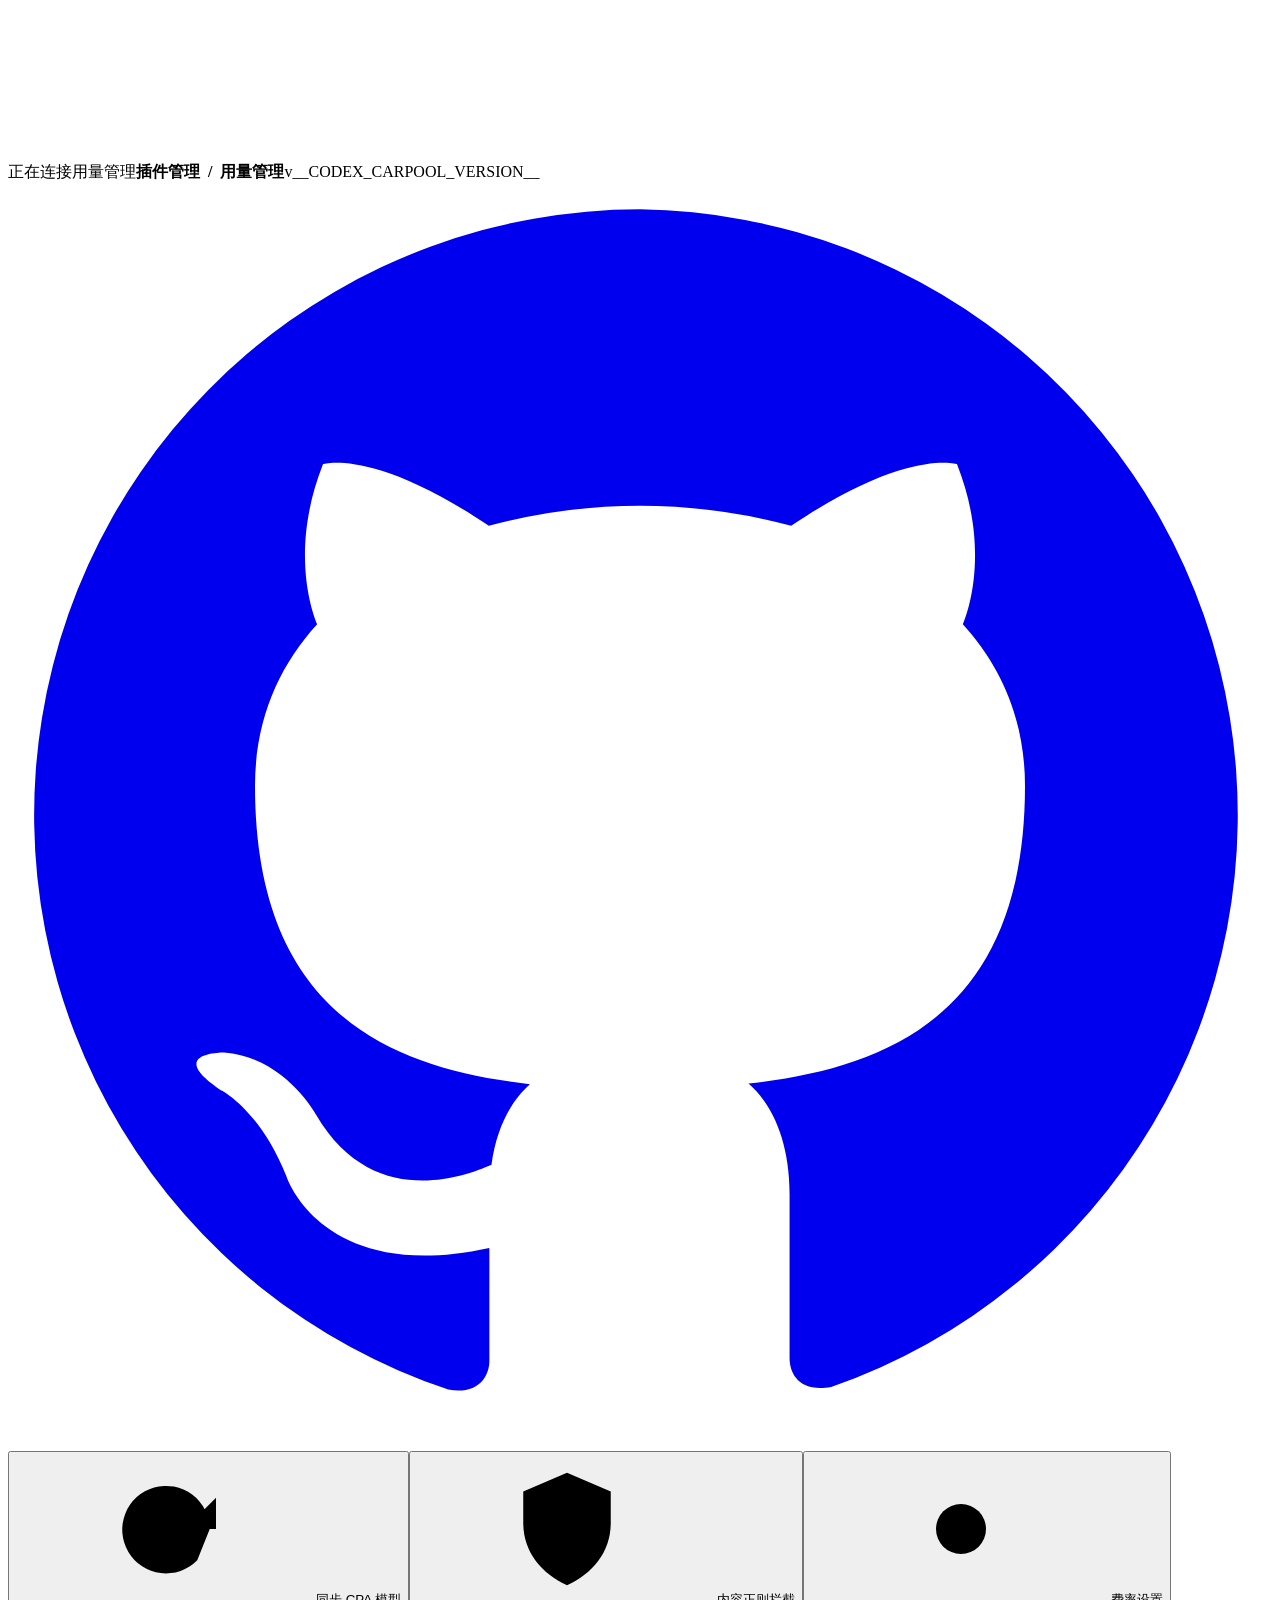
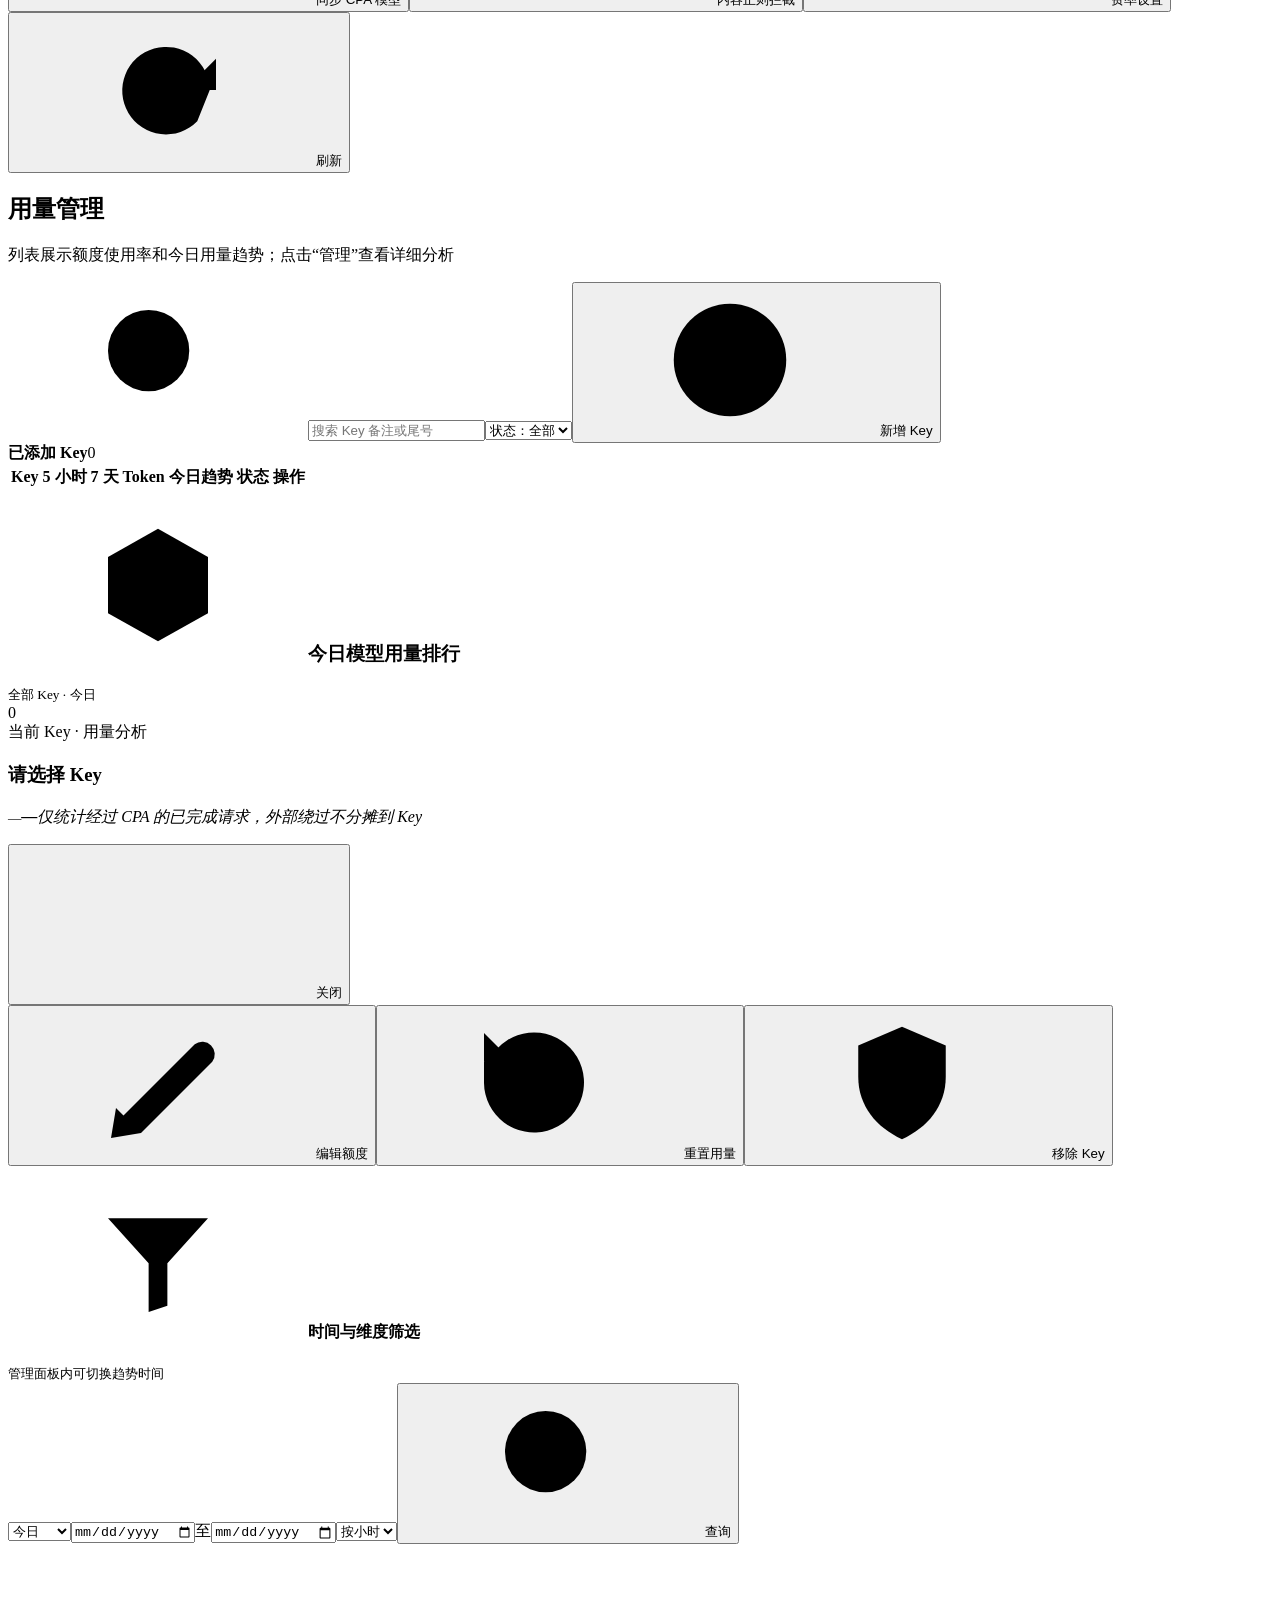
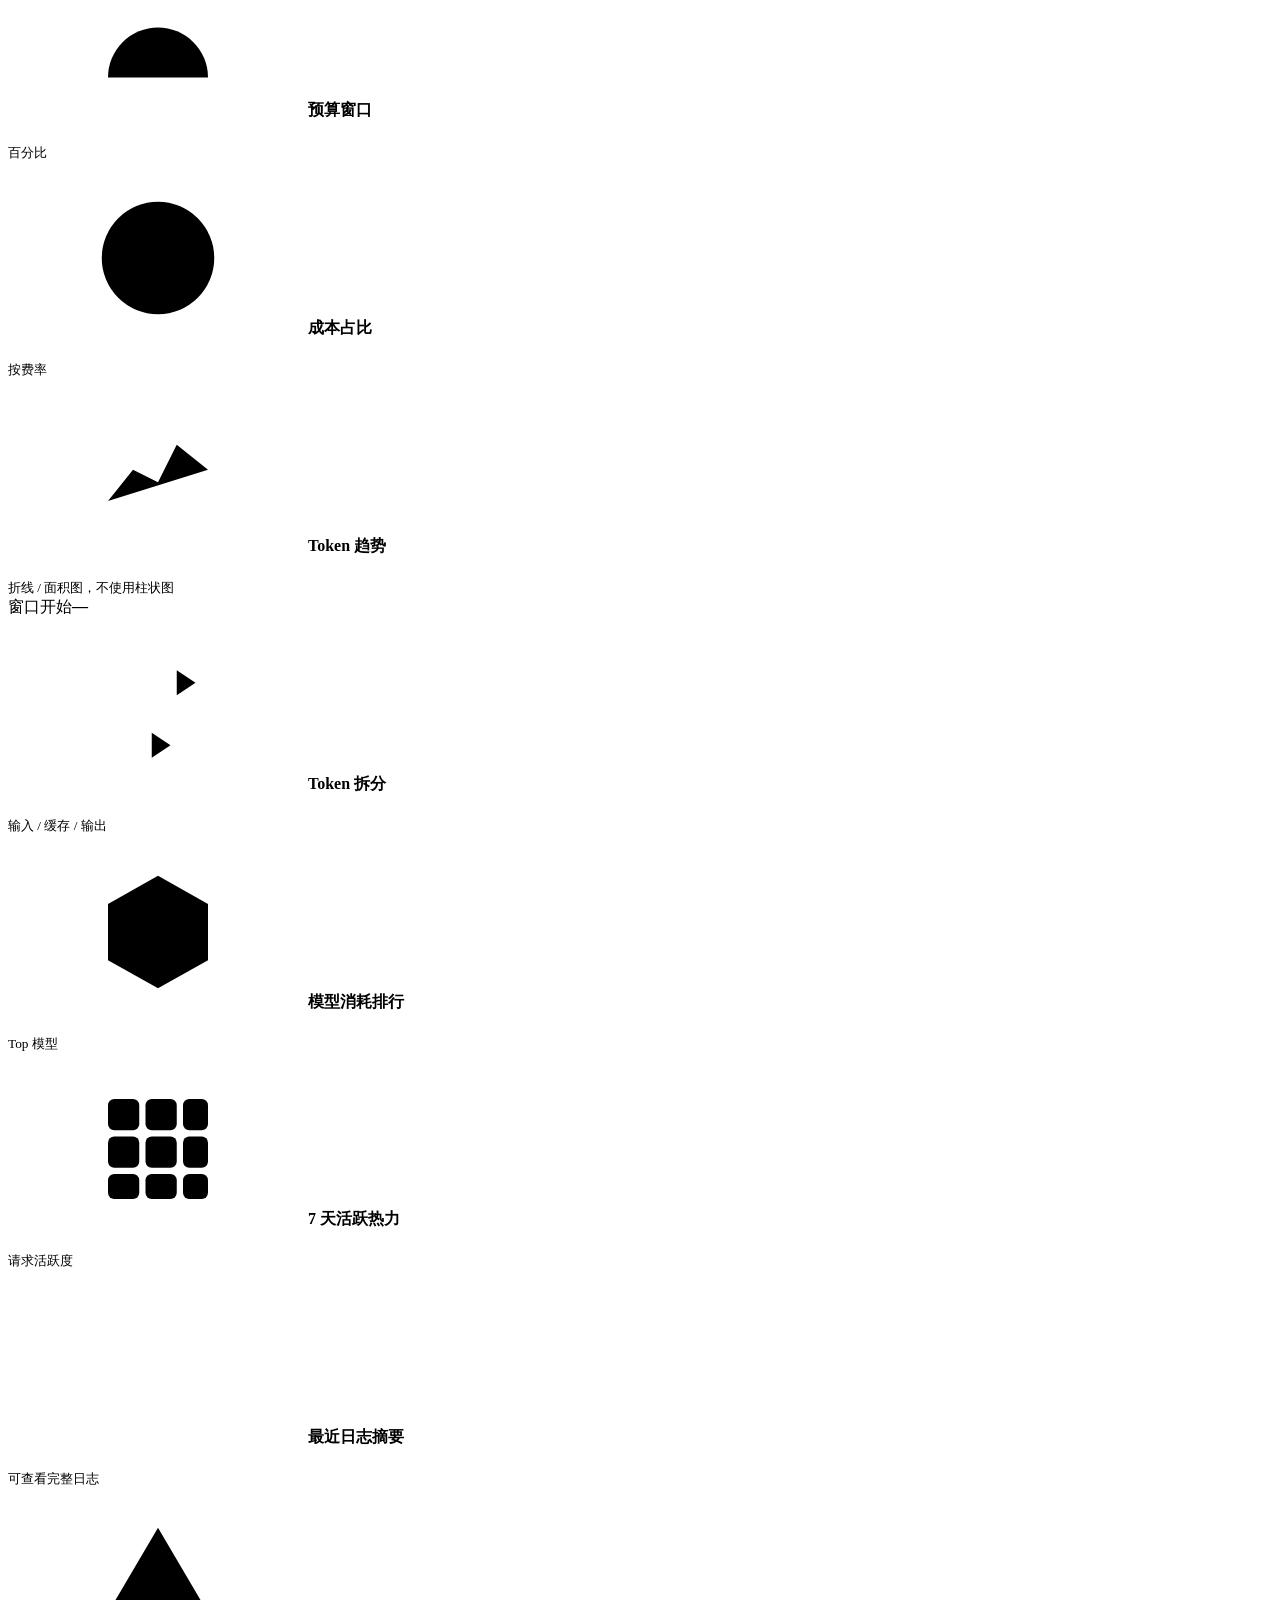
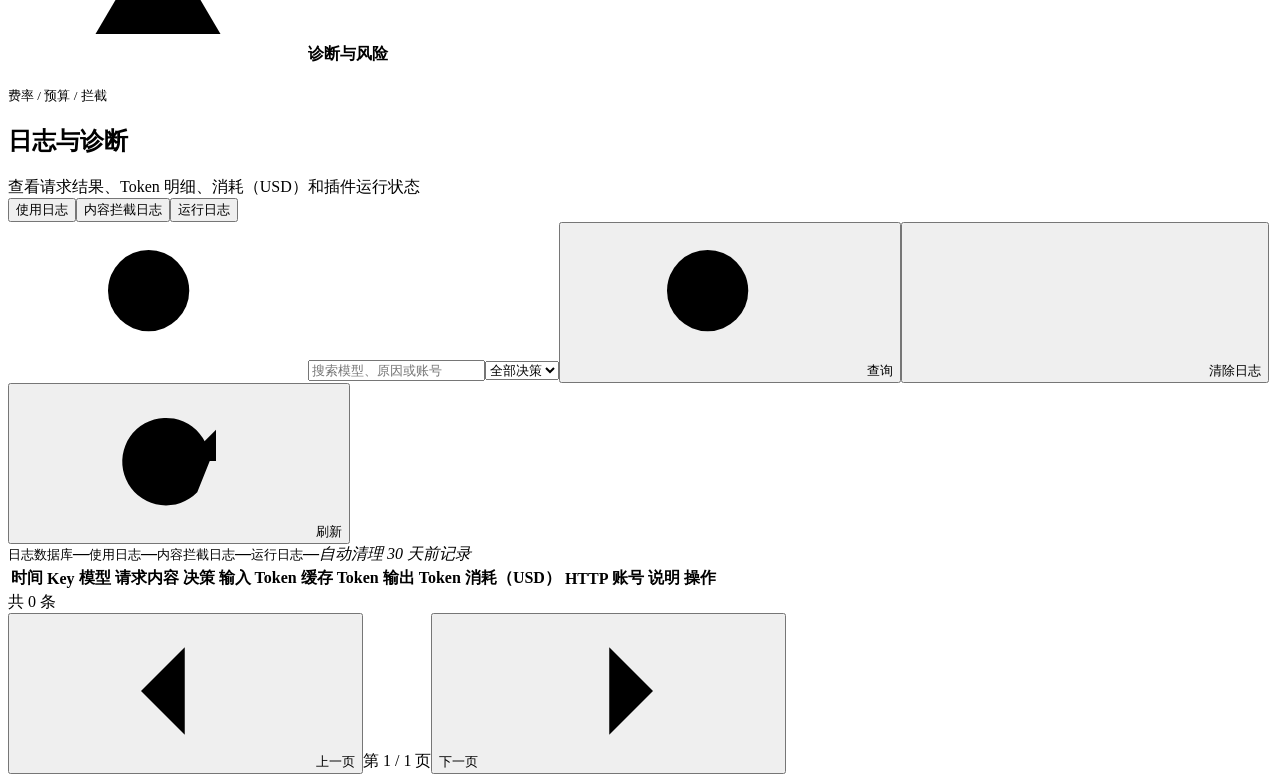
==== commit 93a05149: "完善模型费率同步、实际用量结算与日志存储接口" ====
--- a/cmd/codex-carpool/web/index.html
+++ b/cmd/codex-carpool/web/index.html
@@ -74,17 +74,20 @@
   <section class="logs card">
     <div class="logs-head">
       <div><h2>日志与诊断</h2><div class="muted" id="log-tab-description">查看请求结果、Token 明细、消耗（USD）和插件运行状态</div><div class="tabs" role="tablist"><button type="button" class="tab active log-tab" data-log-tab="decision" role="tab" aria-selected="true">使用日志</button><button type="button" class="tab log-tab" data-log-tab="forbidden" role="tab" aria-selected="false">内容拦截日志</button><button type="button" class="tab log-tab" data-log-tab="operation" role="tab" aria-selected="false">运行日志</button></div></div>
-      <div class="log-tools" id="decision-log-tools"><label class="search"><svg class="cc-icon"><use href="#cc-icon-search"></use></svg><input id="decision-search" aria-label="搜索使用日志" placeholder="搜索模型、原因或账号"><span class="search-clear" role="button" tabindex="0" aria-label="清除搜索" title="清除搜索" data-clear-search="decision-search" data-clear-query="decision-query" hidden><svg class="cc-icon"><use href="#cc-icon-x"></use></svg></span></label><select id="decision-filter" aria-label="决策状态"><option value="">全部决策</option><option value="completed">已完成</option><option value="blocked">已拦截</option><option value="failed">失败</option></select><button type="button" id="decision-query"><svg class="cc-icon"><use href="#cc-icon-search"></use></svg>查询</button><button type="button" id="decision-clear" class="danger"><svg class="cc-icon"><use href="#cc-icon-x"></use></svg>清除日志</button><button type="button" id="decision-refresh"><svg class="cc-icon"><use href="#cc-icon-refresh"></use></svg>刷新</button></div>
-      <div class="log-tools" id="operation-log-tools" hidden><label class="search"><svg class="cc-icon"><use href="#cc-icon-search"></use></svg><input id="operation-search" aria-label="搜索运行日志" placeholder="搜索事件或说明"><span class="search-clear" role="button" tabindex="0" aria-label="清除搜索" title="清除搜索" data-clear-search="operation-search" data-clear-query="operation-query" hidden><svg class="cc-icon"><use href="#cc-icon-x"></use></svg></span></label><button type="button" id="operation-query"><svg class="cc-icon"><use href="#cc-icon-search"></use></svg>查询</button><button type="button" id="operation-clear" class="danger"><svg class="cc-icon"><use href="#cc-icon-x"></use></svg>清除日志</button><button type="button" id="operation-refresh"><svg class="cc-icon"><use href="#cc-icon-refresh"></use></svg>刷新</button></div>
-      <div class="log-tools" id="forbidden-log-tools" hidden><label class="search"><svg class="cc-icon"><use href="#cc-icon-search"></use></svg><input id="forbidden-search" aria-label="搜索内容拦截日志" placeholder="搜索表达式或模型"><span class="search-clear" role="button" tabindex="0" aria-label="清除搜索" title="清除搜索" data-clear-search="forbidden-search" data-clear-query="forbidden-query" hidden><svg class="cc-icon"><use href="#cc-icon-x"></use></svg></span></label><button type="button" id="forbidden-query"><svg class="cc-icon"><use href="#cc-icon-search"></use></svg>查询</button><button type="button" id="forbidden-clear" class="danger"><svg class="cc-icon"><use href="#cc-icon-x"></use></svg>清除日志</button><button type="button" id="forbidden-refresh"><svg class="cc-icon"><use href="#cc-icon-refresh"></use></svg>刷新</button></div>
+      <div class="logs-actions">
+        <div class="log-tools" id="decision-log-tools"><label class="search"><svg class="cc-icon"><use href="#cc-icon-search"></use></svg><input id="decision-search" aria-label="搜索使用日志" placeholder="搜索模型、原因或账号"><span class="search-clear" role="button" tabindex="0" aria-label="清除搜索" title="清除搜索" data-clear-search="decision-search" data-clear-query="decision-query" hidden><svg class="cc-icon"><use href="#cc-icon-x"></use></svg></span></label><select id="decision-filter" aria-label="决策状态"><option value="">全部决策</option><option value="completed">已完成</option><option value="blocked">已拦截</option><option value="failed">失败</option></select><button type="button" id="decision-query"><svg class="cc-icon"><use href="#cc-icon-search"></use></svg>查询</button><button type="button" id="decision-clear" class="danger"><svg class="cc-icon"><use href="#cc-icon-x"></use></svg>清除日志</button><button type="button" id="decision-refresh"><svg class="cc-icon"><use href="#cc-icon-refresh"></use></svg>刷新</button></div>
+        <div class="log-tools" id="operation-log-tools" hidden><label class="search"><svg class="cc-icon"><use href="#cc-icon-search"></use></svg><input id="operation-search" aria-label="搜索运行日志" placeholder="搜索事件或说明"><span class="search-clear" role="button" tabindex="0" aria-label="清除搜索" title="清除搜索" data-clear-search="operation-search" data-clear-query="operation-query" hidden><svg class="cc-icon"><use href="#cc-icon-x"></use></svg></span></label><button type="button" id="operation-query"><svg class="cc-icon"><use href="#cc-icon-search"></use></svg>查询</button><button type="button" id="operation-clear" class="danger"><svg class="cc-icon"><use href="#cc-icon-x"></use></svg>清除日志</button><button type="button" id="operation-refresh"><svg class="cc-icon"><use href="#cc-icon-refresh"></use></svg>刷新</button></div>
+        <div class="log-tools" id="forbidden-log-tools" hidden><label class="search"><svg class="cc-icon"><use href="#cc-icon-search"></use></svg><input id="forbidden-search" aria-label="搜索内容拦截日志" placeholder="搜索表达式或模型"><span class="search-clear" role="button" tabindex="0" aria-label="清除搜索" title="清除搜索" data-clear-search="forbidden-search" data-clear-query="forbidden-query" hidden><svg class="cc-icon"><use href="#cc-icon-x"></use></svg></span></label><button type="button" id="forbidden-query"><svg class="cc-icon"><use href="#cc-icon-search"></use></svg>查询</button><button type="button" id="forbidden-clear" class="danger"><svg class="cc-icon"><use href="#cc-icon-x"></use></svg>清除日志</button><button type="button" id="forbidden-refresh"><svg class="cc-icon"><use href="#cc-icon-refresh"></use></svg>刷新</button></div>
+        <div id="log-storage-summary" class="log-storage-summary" title="三类日志自动保留 30 天；分类大小为日志内容估算值"><span><small>日志数据库</small><strong id="log-database-size">—</strong></span><span><small>使用日志</small><strong id="usage-log-size">—</strong></span><span><small>内容拦截日志</small><strong id="forbidden-log-size">—</strong></span><span><small>运行日志</small><strong id="operation-log-size">—</strong></span><em id="log-retention-copy">自动清理 30 天前记录</em></div>
+      </div>
     </div>
     <div id="decision-log-view" class="log-view"><div class="table-wrap"><table class="log-table decision-log-table"><thead><tr><th>时间</th><th>Key</th><th>模型</th><th>请求内容</th><th>决策</th><th>输入 Token</th><th>缓存 Token</th><th>输出 Token</th><th>消耗（USD）</th><th>HTTP</th><th>账号</th><th>说明</th><th class="log-action-column">操作</th></tr></thead><tbody id="logs"></tbody></table></div><div class="log-pagination"><span id="decision-page-info">共 0 条</span><div><button type="button" id="decision-prev"><svg class="cc-icon"><use href="#cc-icon-chevron-left"></use></svg>上一页</button><span id="decision-page-number">第 1 / 1 页</span><button type="button" id="decision-next">下一页<svg class="cc-icon"><use href="#cc-icon-chevron-right"></use></svg></button></div></div></div>
     <div id="operation-log-view" class="log-view" hidden><div class="table-wrap"><table class="log-table operation-log-table"><thead><tr><th>时间</th><th>级别</th><th>事件</th><th>账号</th><th>说明</th></tr></thead><tbody id="operation-logs"></tbody></table></div><div class="log-pagination"><span id="operation-page-info">共 0 条</span><div><button type="button" id="operation-prev"><svg class="cc-icon"><use href="#cc-icon-chevron-left"></use></svg>上一页</button><span id="operation-page-number">第 1 / 1 页</span><button type="button" id="operation-next">下一页<svg class="cc-icon"><use href="#cc-icon-chevron-right"></use></svg></button></div></div></div>
     <div id="forbidden-log-view" class="log-view" hidden><div class="table-wrap"><table class="log-table forbidden-log-table"><thead><tr><th>时间</th><th>Key</th><th>模型</th><th>请求内容</th><th>命中表达式</th><th>分类</th><th>账号</th><th class="log-action-column">操作</th></tr></thead><tbody id="forbidden-logs"></tbody></table></div><div class="log-pagination"><span id="forbidden-page-info">共 0 条</span><div><button type="button" id="forbidden-prev"><svg class="cc-icon"><use href="#cc-icon-chevron-left"></use></svg>上一页</button><span id="forbidden-page-number">第 1 / 1 页</span><button type="button" id="forbidden-next">下一页<svg class="cc-icon"><use href="#cc-icon-chevron-right"></use></svg></button></div></div></div>
   </section>
-  <dialog id="policy-dialog" aria-labelledby="dialog-title"><header><strong id="dialog-title">额度设置</strong><button type="button" id="close"><svg class="cc-icon"><use href="#cc-icon-x"></use></svg>关闭</button></header><div class="form"><div id="source-wrap"><label>CPA API Key<select id="source"></select></label></div><div class="form-grid"><label>Key 备注名称<input id="name" maxlength="120" placeholder="例如：开发组 Key"></label><label>状态<select id="enabled"><option value="true">启用额度限制</option><option value="false">仅统计（超额不限制）</option></select></label><label>5 小时额度（USD）<input id="five-hour-budget" type="number" min="0" step="0.01" placeholder="留空或 0 = 不限"></label><label>7 天额度（USD）<input id="seven-day-budget" type="number" min="0" step="0.01" placeholder="留空或 0 = 不限"></label></div><section class="policy-models"><div class="policy-models-head"><div><strong>允许模型</strong><small id="allowed-models-summary">未限制（全部模型）</small></div><div><button type="button" id="allowed-models-all">全选目录模型</button><button type="button" id="allowed-models-clear">不限制</button></div></div><label class="policy-model-search"><svg class="cc-icon"><use href="#cc-icon-search"></use></svg><input id="allowed-models-search" placeholder="搜索模型 ID 或名称"></label><div id="allowed-models-list" class="policy-model-list"></div><p class="hint">不勾选任何模型表示此 Key 可使用全部模型；勾选后只允许使用所选模型。</p></section><section class="policy-schedule"><div class="policy-schedule-head"><div><strong>允许访问时段</strong><small>不启用表示不限时访问</small></div><label class="schedule-toggle"><span>仅允许指定时段</span><input id="access-limited" type="checkbox" role="switch"><span class="policy-switch" aria-hidden="true"><i></i></span></label></div><div id="access-rule-wrap" hidden><label class="access-timezone-row">时区<input id="access-timezone" value="Asia/Shanghai" maxlength="64" placeholder="例如 Asia/Shanghai"></label><div id="access-rule-list"></div><button type="button" id="access-rule-add"><svg class="cc-icon"><use href="#cc-icon-plus"></use></svg>添加时段</button></div></section><p class="hint">Key 添加后始终统计 Token、消耗（USD）、5 小时与 7 天窗口及日志；选择“仅统计”时超额请求继续放行。外部绕过不会归集到此 Key。模型必须在费率设置中存在，三项费率都填 0 表示免费。</p></div><div class="dialog-message" role="alert" aria-live="assertive" hidden></div><footer><button type="button" id="cancel"><svg class="cc-icon"><use href="#cc-icon-x"></use></svg>取消</button><button type="button" class="primary" id="save"><svg class="cc-icon"><use href="#cc-icon-check"></use></svg>保存</button></footer></dialog>
-  <dialog id="rate-card-dialog" aria-labelledby="rate-card-title"><header><strong id="rate-card-title">模型费率设置</strong><button type="button" id="rate-card-close"><svg class="cc-icon"><use href="#cc-icon-x"></use></svg>关闭</button></header><div class="form rate-card-form"><p class="hint">单位：USD / 百万 Token。模型来自 CPA 当前支持目录；输入、缓存输入、输出分别计价。费率全部为 0 即免费，未配置费率的模型会被暂停调用。</p><div class="rate-card-tools"><label class="rate-card-search"><svg class="cc-icon"><use href="#cc-icon-search"></use></svg><input id="rate-card-search" aria-label="搜索模型 ID 或名称" placeholder="搜索模型 ID 或名称"></label><select id="rate-card-status-filter" aria-label="费率配置状态"><option value="">状态：全部</option><option value="configured">已配置</option><option value="missing">未配置</option></select></div><div class="rate-card-head" aria-hidden="true"><span>模型</span><span>输入</span><span>缓存</span><span>输出</span><span>状态</span></div><div class="rate-card-scroll"><div id="rate-card-rows" class="rate-card-rows"></div><div id="rate-card-filter-empty" class="empty rate-card-filter-empty" hidden>没有匹配的模型。</div></div><div class="rate-card-add"><input id="rate-card-model" maxlength="160" placeholder="添加模型 ID"><button type="button" id="rate-card-add-button"><svg class="cc-icon"><use href="#cc-icon-plus"></use></svg>添加</button></div></div><div class="dialog-message" role="alert" aria-live="assertive" hidden></div><footer><button type="button" id="rate-card-cancel"><svg class="cc-icon"><use href="#cc-icon-x"></use></svg>取消</button><button type="button" class="primary" id="rate-card-save"><svg class="cc-icon"><use href="#cc-icon-check"></use></svg>保存费率</button></footer></dialog>
-  <dialog id="key-log-dialog" aria-labelledby="key-log-title"><header><div><strong id="key-log-title">Key 请求日志</strong><small id="key-log-subtitle">仅显示当前 Key 的请求记录</small></div><button type="button" id="key-log-close"><svg class="cc-icon"><use href="#cc-icon-x"></use></svg>关闭</button></header><div class="form key-log-form"><div class="table-wrap key-log-table-wrap"><table class="log-table key-log-table"><thead><tr><th>时间</th><th>模型</th><th>请求内容</th><th>决策</th><th>输入 / 缓存 / 输出</th><th>消耗（USD）</th><th>HTTP</th><th class="log-action-column">操作</th></tr></thead><tbody id="key-logs"></tbody></table></div></div><footer><span id="key-log-page-info">共 0 条</span><div class="key-log-pagination"><button type="button" id="key-log-prev"><svg class="cc-icon"><use href="#cc-icon-chevron-left"></use></svg>上一页</button><span id="key-log-page-number">第 1 / 1 页</span><button type="button" id="key-log-next">下一页<svg class="cc-icon"><use href="#cc-icon-chevron-right"></use></svg></button></div></footer></dialog>
+  <dialog id="policy-dialog" aria-labelledby="dialog-title"><header><strong id="dialog-title">额度设置</strong><button type="button" id="close"><svg class="cc-icon"><use href="#cc-icon-x"></use></svg>关闭</button></header><div class="form"><div id="source-wrap"><label>CPA API Key<select id="source"></select></label></div><div class="form-grid"><label>Key 备注名称<input id="name" maxlength="120" placeholder="例如：开发组 Key"></label><label>状态<select id="enabled"><option value="true">启用额度限制</option><option value="false">仅统计（超额不限制）</option></select></label><label>5 小时额度（USD）<input id="five-hour-budget" type="number" min="0" step="0.01" placeholder="留空或 0 = 不限"></label><label>7 天额度（USD）<input id="seven-day-budget" type="number" min="0" step="0.01" placeholder="留空或 0 = 不限"></label></div><section class="policy-models"><div class="policy-models-head"><div><strong>允许模型</strong><small id="allowed-models-summary">未限制（全部模型）</small></div><div><button type="button" id="allowed-models-all">全选目录模型</button><button type="button" id="allowed-models-clear">不限制</button></div></div><label class="policy-model-search"><svg class="cc-icon"><use href="#cc-icon-search"></use></svg><input id="allowed-models-search" placeholder="搜索模型 ID 或名称"></label><div id="allowed-models-list" class="policy-model-list"></div><p class="hint">不勾选任何模型表示此 Key 可使用全部模型；勾选后只允许使用所选模型。</p></section><section class="policy-schedule"><div class="policy-schedule-head"><div><strong>允许访问时段</strong><small>不启用表示不限时访问</small></div><label class="schedule-toggle"><span>仅允许指定时段</span><input id="access-limited" type="checkbox" role="switch"><span class="policy-switch" aria-hidden="true"><i></i></span></label></div><div id="access-rule-wrap" hidden><label class="access-timezone-row">时区<input id="access-timezone" value="Asia/Shanghai" maxlength="64" placeholder="例如 Asia/Shanghai"></label><div id="access-rule-list"></div><button type="button" id="access-rule-add"><svg class="cc-icon"><use href="#cc-icon-plus"></use></svg>添加时段</button></div></section><p class="hint">Key 添加后的首个请求分别启动固定 5 小时和 7 天周期，到点整体刷新；始终统计 Token、消耗（USD）和日志。选择“仅统计”时只跳过超额限制。外部绕过不会归集到此 Key。模型或别名必须在费率设置中存在，全部费率都填 0 表示免费。</p></div><div class="dialog-message" role="alert" aria-live="assertive" hidden></div><footer><button type="button" id="cancel"><svg class="cc-icon"><use href="#cc-icon-x"></use></svg>取消</button><button type="button" class="primary" id="save"><svg class="cc-icon"><use href="#cc-icon-check"></use></svg>保存</button></footer></dialog>
+  <dialog id="rate-card-dialog" aria-labelledby="rate-card-title"><header><strong id="rate-card-title">模型费率设置</strong><button type="button" id="rate-card-close"><svg class="cc-icon"><use href="#cc-icon-x"></use></svg>关闭</button></header><div class="form rate-card-form"><div class="rate-sync-bar"><div><strong>models.dev 价格同步</strong><small id="rate-sync-status">未开启，当前费率由人工维护。</small></div><button type="button" id="rate-sync-toggle" role="switch" aria-checked="false"><span class="rate-sync-track" aria-hidden="true"><span></span></span><span id="rate-sync-toggle-label">开启同步</span></button></div><p class="hint">单位：USD / 百万 Token。按输入、缓存读取、缓存写入、推理和输出分别计价；同步费率还会按上下文阶梯及可识别的服务模式计费。全部为 0 即免费，未配置费率的模型会被暂停调用。</p><div class="rate-card-tools"><label class="rate-card-search"><svg class="cc-icon"><use href="#cc-icon-search"></use></svg><input id="rate-card-search" aria-label="搜索模型 ID 或名称" placeholder="搜索模型 ID 或名称"></label><select id="rate-card-status-filter" aria-label="费率配置状态"><option value="">状态：全部</option><option value="configured">已配置</option><option value="synced">已同步</option><option value="manual">手动配置</option><option value="missing">未配置</option></select></div><div class="rate-card-table"><div class="rate-card-head" aria-hidden="true"><span>模型</span><span>输入</span><span>缓存读取</span><span>缓存写入</span><span>推理</span><span>输出</span><span>状态</span></div><div class="rate-card-scroll"><div id="rate-card-rows" class="rate-card-rows"></div><div id="rate-card-filter-empty" class="empty rate-card-filter-empty" hidden>没有匹配的模型。</div></div></div><div class="rate-card-add"><input id="rate-card-model" maxlength="160" placeholder="添加模型 ID"><button type="button" id="rate-card-add-button"><svg class="cc-icon"><use href="#cc-icon-plus"></use></svg>添加</button></div></div><div class="dialog-message" role="alert" aria-live="assertive" hidden></div><footer><button type="button" id="rate-card-cancel"><svg class="cc-icon"><use href="#cc-icon-x"></use></svg>取消</button><button type="button" class="primary" id="rate-card-save"><svg class="cc-icon"><use href="#cc-icon-check"></use></svg>保存费率</button></footer></dialog>
+  <dialog id="key-log-dialog" aria-labelledby="key-log-title"><header><div><strong id="key-log-title">Key 请求日志</strong><small id="key-log-subtitle">仅显示当前 Key 的请求记录</small></div><button type="button" id="key-log-close"><svg class="cc-icon"><use href="#cc-icon-x"></use></svg>关闭</button></header><div class="form key-log-form"><div class="key-log-filters"><label><span>开始时间</span><input id="key-log-from" type="datetime-local" step="1"></label><label><span>结束时间</span><input id="key-log-to" type="datetime-local" step="1"></label><label class="key-log-search"><span>关键词</span><span class="key-log-search-control"><svg class="cc-icon"><use href="#cc-icon-search"></use></svg><input id="key-log-search" type="search" aria-label="搜索当前 Key 请求日志" placeholder="搜索模型、请求内容、决策或说明"><span class="search-clear" role="button" tabindex="0" aria-label="清除搜索" title="清除搜索" data-clear-search="key-log-search" data-clear-query="key-log-query" hidden><svg class="cc-icon"><use href="#cc-icon-x"></use></svg></span></span></label><button type="button" class="primary" id="key-log-query"><svg class="cc-icon"><use href="#cc-icon-search"></use></svg>查询</button><button type="button" id="key-log-filter-clear"><svg class="cc-icon"><use href="#cc-icon-x"></use></svg>清除筛选</button></div><div class="table-wrap key-log-table-wrap"><table class="log-table key-log-table"><thead><tr><th>时间</th><th>模型</th><th>请求内容</th><th>决策</th><th>输入 / 缓存 / 输出</th><th>消耗（USD）</th><th>HTTP</th><th class="log-action-column">操作</th></tr></thead><tbody id="key-logs"></tbody></table></div></div><footer><span id="key-log-page-info">共 0 条</span><div class="key-log-pagination"><button type="button" id="key-log-prev"><svg class="cc-icon"><use href="#cc-icon-chevron-left"></use></svg>上一页</button><span id="key-log-page-number">第 1 / 1 页</span><button type="button" id="key-log-next">下一页<svg class="cc-icon"><use href="#cc-icon-chevron-right"></use></svg></button></div></footer></dialog>
   <dialog id="log-detail-dialog" aria-labelledby="log-detail-title"><header><strong id="log-detail-title">日志详情</strong><button type="button" id="log-detail-close"><svg class="cc-icon"><use href="#cc-icon-x"></use></svg>关闭</button></header><div class="form log-detail-form"><div class="log-detail-grid"><div><span>时间</span><strong id="log-detail-time">—</strong></div><div><span>Key</span><strong id="log-detail-key-name">—</strong></div><div><span>模型</span><strong id="log-detail-model">—</strong></div><div><span>决策</span><strong id="log-detail-decision">—</strong></div><div><span>输入 / 缓存 / 输出</span><strong id="log-detail-token">—</strong></div><div><span>消耗（USD）</span><strong id="log-detail-cost">—</strong></div><div><span>HTTP</span><strong id="log-detail-http">—</strong></div><div><span>账号</span><strong id="log-detail-account">—</strong></div></div><section class="log-detail-section"><strong>请求内容</strong><pre id="log-detail-request">—</pre></section><section class="log-detail-section"><strong>说明</strong><pre id="log-detail-description">—</pre></section></div><footer><button type="button" id="log-detail-close-footer"><svg class="cc-icon"><use href="#cc-icon-x"></use></svg>关闭</button></footer></dialog>
   <dialog id="content-filter-dialog" aria-labelledby="content-filter-title"><header><strong id="content-filter-title">内容正则拦截</strong><button type="button" id="content-filter-close"><svg class="cc-icon"><use href="#cc-icon-x"></use></svg>关闭</button></header><div class="form content-filter-form"><label class="content-filter-toggle"><input id="content-filter-enabled" type="checkbox" role="switch"><span class="content-filter-toggle-copy"><strong>开启内容正则拦截</strong><small>使用安全的 RE2 正则表达式，不区分大小写；命中后在路由前返回 403。</small></span><span class="content-filter-switch" aria-hidden="true"><i></i></span></label><div class="content-filter-list-tools"><div class="content-filter-list-title"><strong>表达式列表</strong><span id="content-filter-count" class="content-filter-count">0 / 0</span></div><label class="content-filter-search"><svg class="cc-icon"><use href="#cc-icon-search"></use></svg><input id="content-filter-search" type="search" placeholder="搜索表达式或分类"></label></div><div class="content-filter-list-head"><span>状态</span><span>正则表达式</span><span>分类</span><span>来源</span><span>操作</span></div><div id="content-filter-terms" class="content-filter-terms"></div><div class="content-filter-add"><input id="content-filter-value" maxlength="512" spellcheck="false" placeholder="添加 RE2 正则表达式"><input id="content-filter-category" maxlength="64" placeholder="分类"><button type="button" id="content-filter-add"><svg class="cc-icon"><use href="#cc-icon-plus"></use></svg>添加</button></div><small class="content-filter-help">请组合“危险目标 + 行为意图”，避免使用 .* 等可匹配空内容或过宽的表达式。</small></div><div class="dialog-message" role="alert" aria-live="assertive" hidden></div><footer><button type="button" id="content-filter-cancel"><svg class="cc-icon"><use href="#cc-icon-x"></use></svg>取消</button><button type="button" class="primary" id="content-filter-save"><svg class="cc-icon"><use href="#cc-icon-check"></use></svg>保存</button></footer></dialog>
 </div></main></body></html>
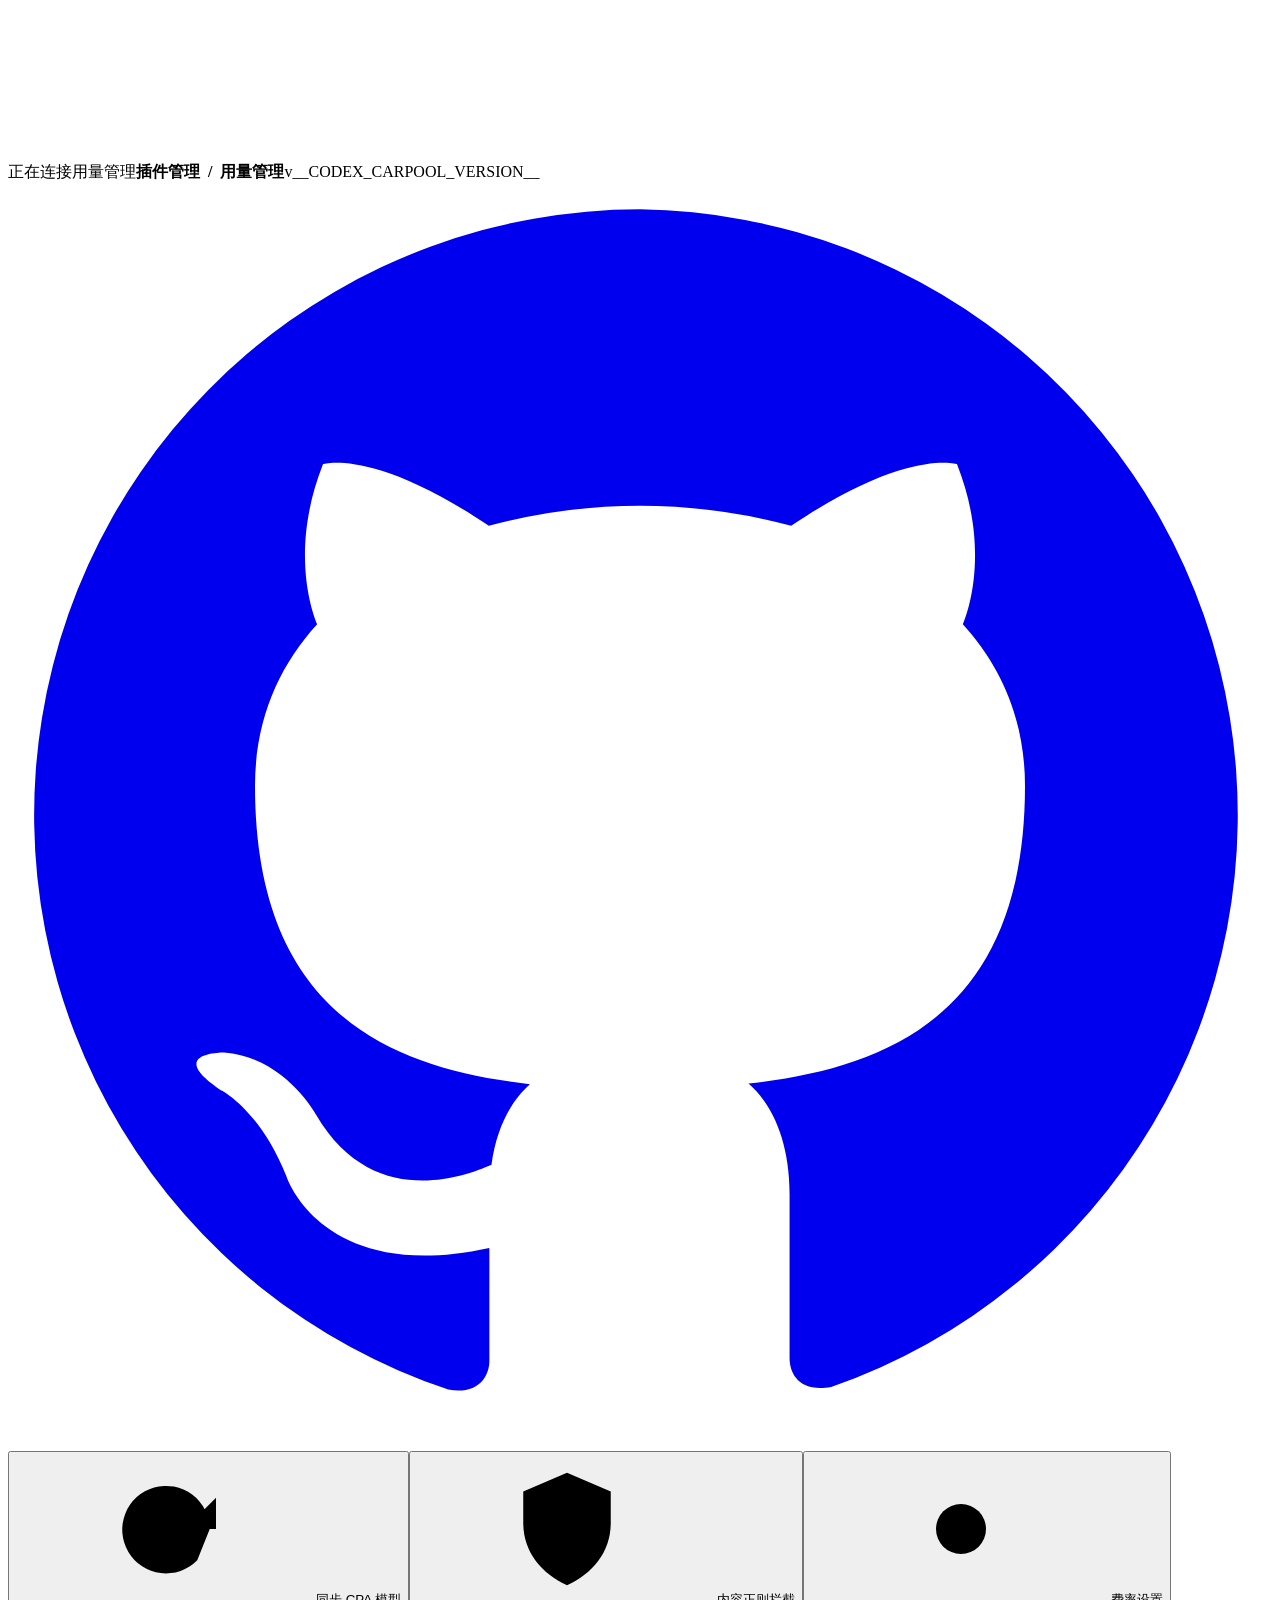
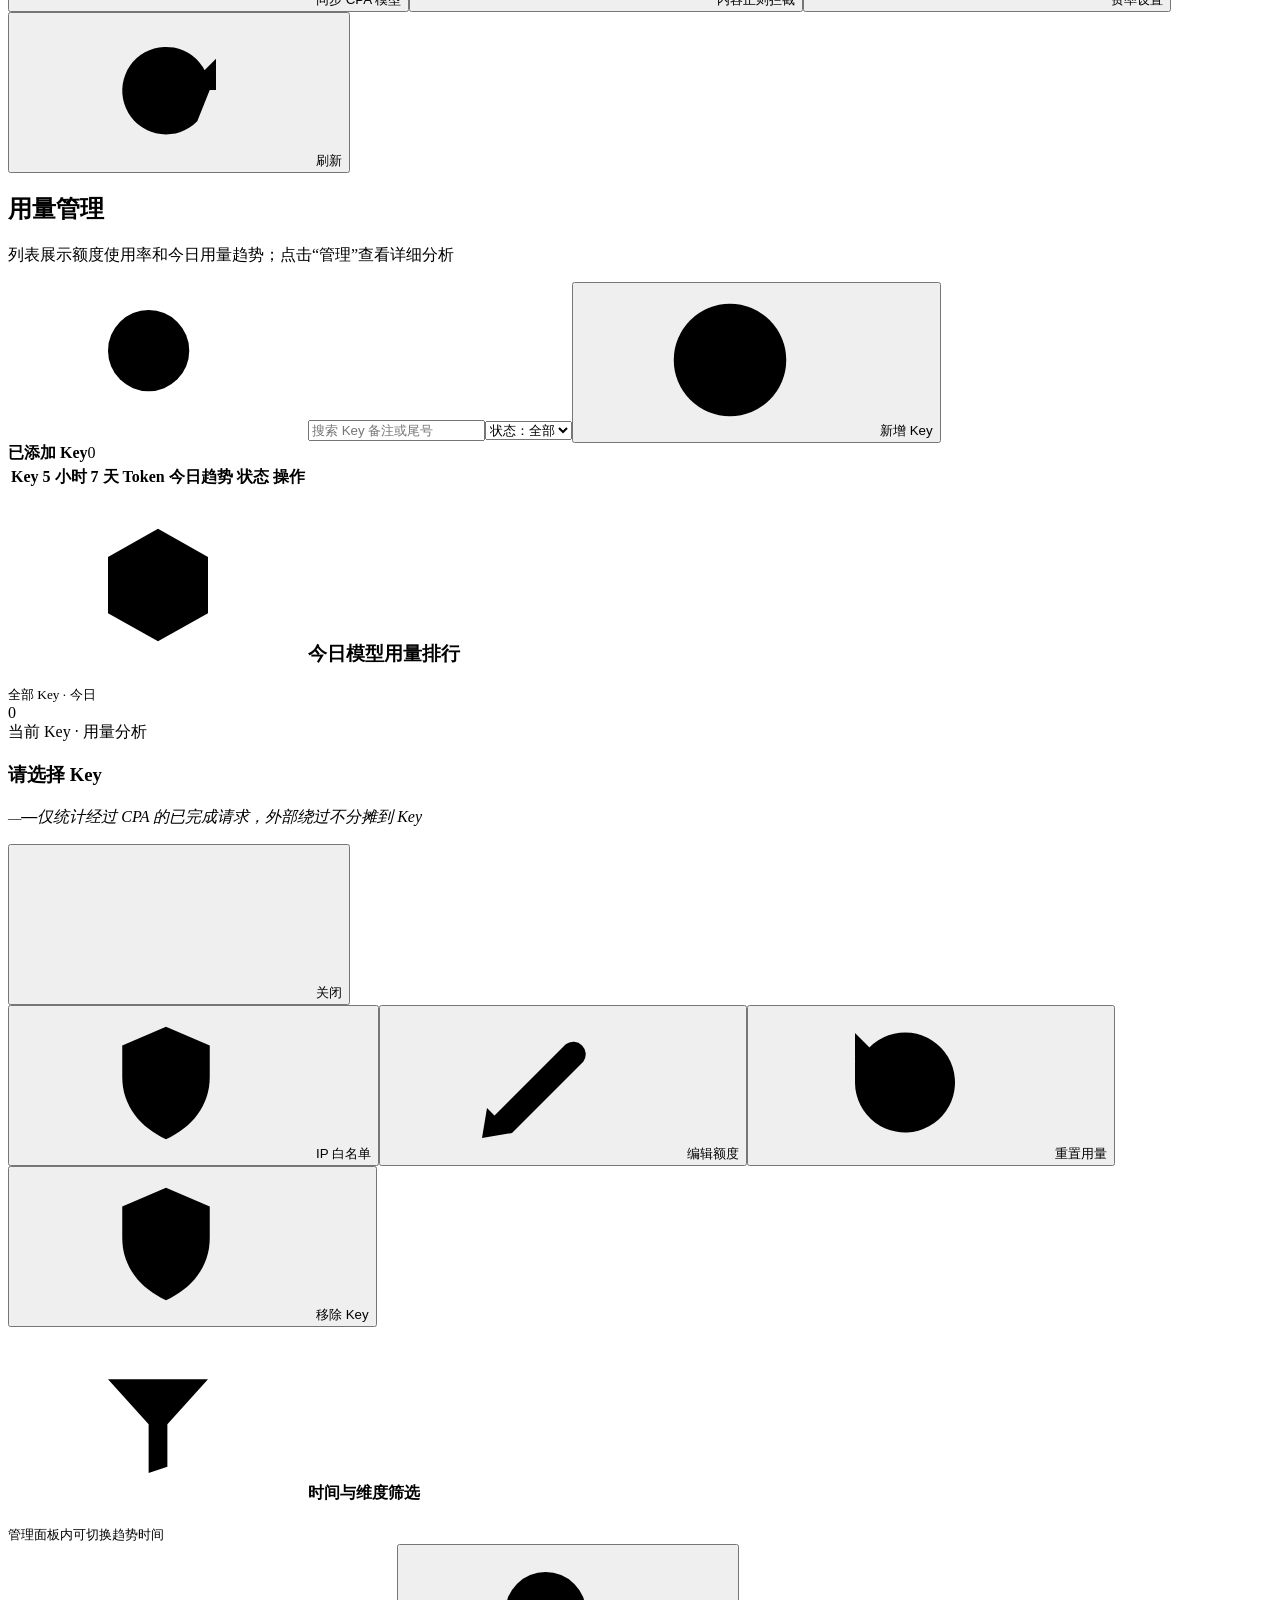
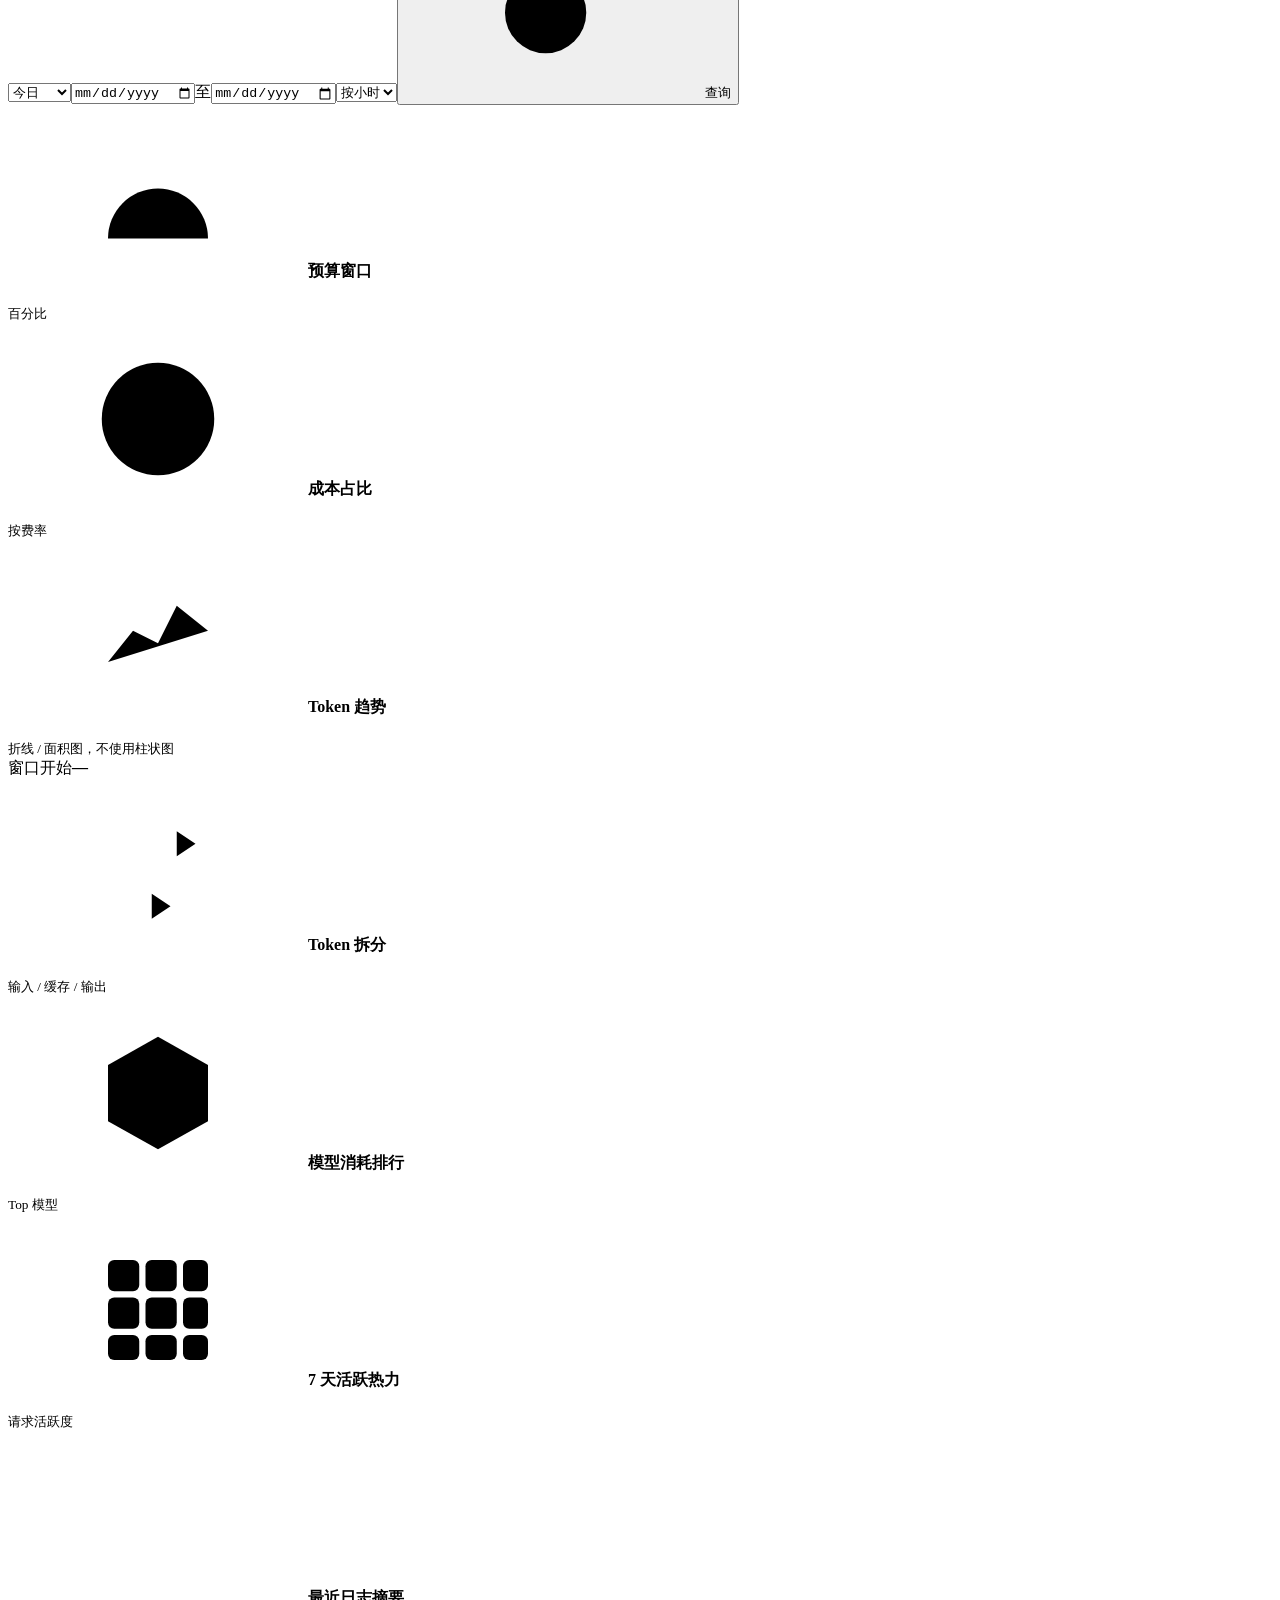
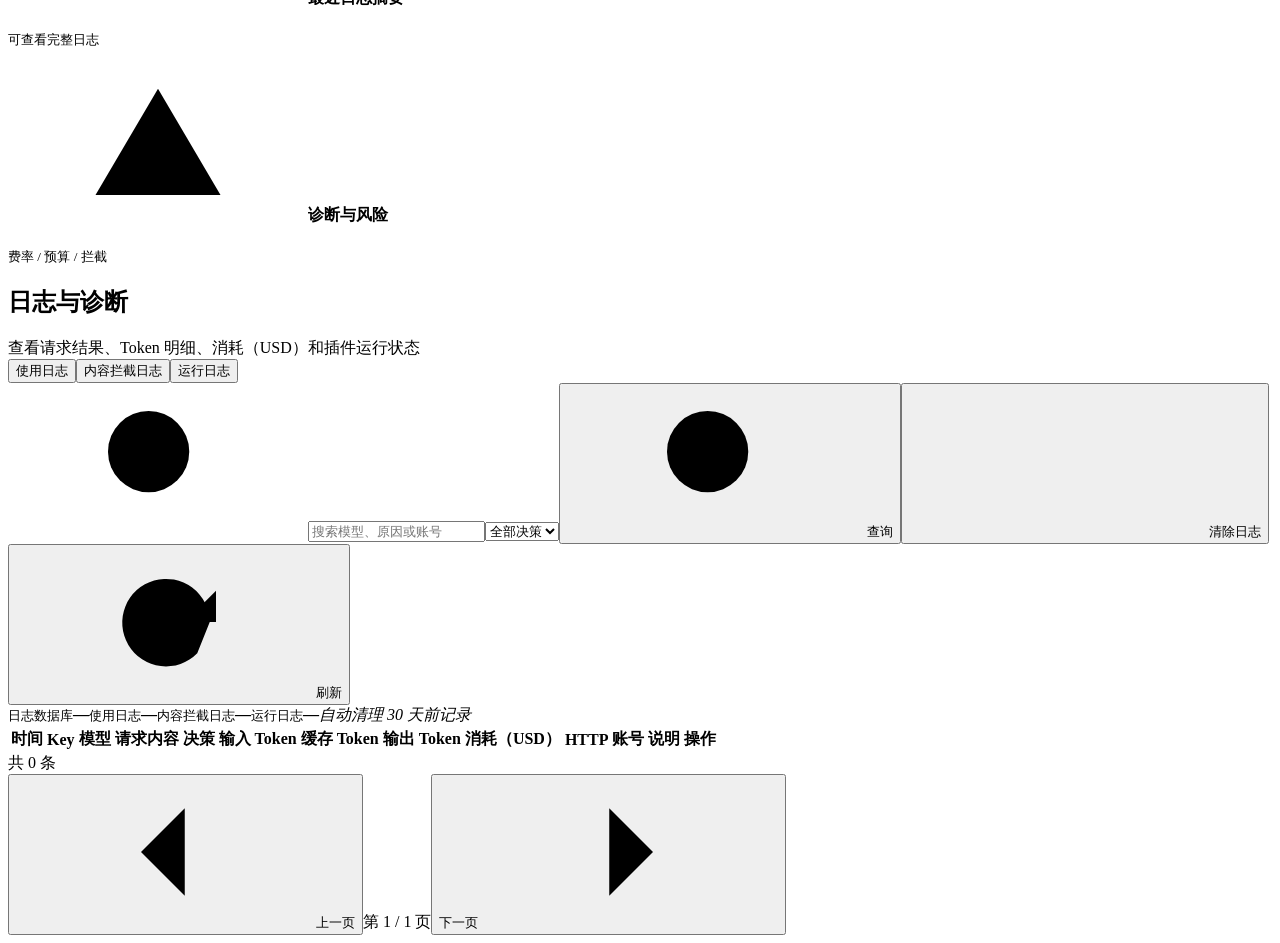
==== commit 5a17064e: "完善模型费率同步与独立 IP 白名单，补齐 CPA 管理路由" ====
--- a/cmd/codex-carpool/web/index.html
+++ b/cmd/codex-carpool/web/index.html
@@ -37,7 +37,7 @@
   <section class="utility-row"><div class="connection"><i></i><span id="sync-state">正在连接用量管理</span><em id="sync-time"></em><b>插件管理&nbsp; / &nbsp;用量管理</b><span class="utility-meta"><span class="version-badge">v__CODEX_CARPOOL_VERSION__</span><a class="github-link" href="__CODEX_CARPOOL_GITHUB_REPOSITORY__" target="_blank" rel="noopener noreferrer" aria-label="GitHub"><svg class="cc-icon" viewBox="0 0 24 24" aria-hidden="true"><path fill="currentColor" stroke="none" d="M12 .5A11.5 11.5 0 0 0 8.36 22.91c.57.1.78-.25.78-.55v-2.14c-3.18.7-3.85-1.35-3.85-1.35-.52-1.31-1.27-1.66-1.27-1.66-1.04-.71.08-.7.08-.7 1.15.08 1.75 1.18 1.75 1.18 1.02 1.75 2.68 1.24 3.33.95.1-.74.4-1.24.73-1.53-2.54-.29-5.22-1.27-5.22-5.66 0-1.25.45-2.27 1.18-3.07-.12-.29-.51-1.46.11-3.04 0 0 .96-.31 3.15 1.17a10.97 10.97 0 0 1 5.74 0c2.19-1.48 3.15-1.17 3.15-1.17.62 1.58.23 2.75.11 3.04.73.8 1.18 1.82 1.18 3.07 0 4.4-2.69 5.36-5.25 5.65.41.35.78 1.04.78 2.1v3.11c0 .31.2.66.79.55A11.5 11.5 0 0 0 12 .5Z"/></svg></a></span></div><div class="utility-actions"><button type="button" id="sync"><svg class="cc-icon"><use href="#cc-icon-refresh"></use></svg>同步 CPA 模型</button><button type="button" id="content-filter-open"><svg class="cc-icon"><use href="#cc-icon-shield"></use></svg>内容正则拦截</button><button type="button" id="quota-debug-open"><svg class="cc-icon"><use href="#cc-icon-settings"></use></svg>费率设置</button><button type="button" id="refresh"><svg class="cc-icon"><use href="#cc-icon-refresh"></use></svg>刷新</button></div></section>
   <section id="stats" class="stats" aria-label="用量概览"></section>
   <section class="meter-workbench card">
-    <div class="section-head"><div><h2>用量管理</h2><p class="muted">列表展示额度使用率和今日用量趋势；点击“管理”查看详细分析</p></div><div class="key-tools"><label class="search"><svg class="cc-icon"><use href="#cc-icon-search"></use></svg><input id="search" aria-label="搜索 Key" placeholder="搜索 Key 备注或尾号"><span class="search-clear" role="button" tabindex="0" aria-label="清除搜索" title="清除搜索" data-clear-search="search" hidden><svg class="cc-icon"><use href="#cc-icon-x"></use></svg></span></label><select id="key-status-filter" aria-label="Key 状态筛选"><option value="">状态：全部</option><option value="enabled">额度限制</option><option value="disabled">仅统计</option></select><button type="button" class="primary" id="manage"><svg class="cc-icon"><use href="#cc-icon-plus"></use></svg>新增 Key</button></div></div>
+    <div class="section-head"><div><h2>用量管理</h2><p class="muted">列表展示额度使用率和今日用量趋势；点击“管理”查看详细分析</p></div><div class="key-tools"><label class="search"><svg class="cc-icon"><use href="#cc-icon-search"></use></svg><input id="search" aria-label="搜索 Key" placeholder="搜索 Key 备注或尾号"><span class="search-clear" role="button" tabindex="0" aria-label="清除搜索" title="清除搜索" data-clear-search="search" hidden><svg class="cc-icon"><use href="#cc-icon-x"></use></svg></span></label><select id="key-status-filter" aria-label="Key 状态筛选"><option value="">状态：全部</option><option value="enforced">额度限制</option><option value="track">仅统计</option><option value="disabled">禁用</option></select><button type="button" class="primary" id="manage"><svg class="cc-icon"><use href="#cc-icon-plus"></use></svg>新增 Key</button></div></div>
     <div class="usage-overview-grid">
       <div class="table-wrap key-table-wrap"><div class="key-table-caption"><strong>已添加 Key</strong><span id="key-list-count">0</span></div><table class="key-table"><thead><tr><th>Key</th><th>5 小时</th><th>7 天</th><th>Token</th><th>今日趋势</th><th>状态</th><th class="key-action-column">操作</th></tr></thead><tbody id="keys"></tbody></table></div>
       <aside class="daily-model-card" aria-labelledby="daily-model-title">
@@ -50,7 +50,7 @@
     <aside id="key-detail-panel" class="key-analysis-drawer" aria-labelledby="analysis-name" aria-hidden="true">
       <header class="drawer-header">
         <div class="drawer-title-row"><div><span class="eyebrow">当前 Key · 用量分析</span><h3 id="analysis-name">请选择 Key</h3><p><small id="analysis-suffix">—</small><b id="analysis-status" class="pill off">—</b><em>仅统计经过 CPA 的已完成请求，外部绕过不分摊到 Key</em></p></div><button type="button" id="key-detail-close" aria-label="关闭分析"><svg class="cc-icon"><use href="#cc-icon-x"></use></svg>关闭</button></div>
-        <div class="analysis-actions"><button type="button" id="key-detail-edit"><svg class="cc-icon"><use href="#cc-icon-pencil"></use></svg>编辑额度</button><button type="button" id="key-detail-reset"><svg class="cc-icon"><use href="#cc-icon-rotate"></use></svg>重置用量</button><button type="button" id="key-detail-unmanage" class="danger"><svg class="cc-icon"><use href="#cc-icon-shield"></use></svg>移除 Key</button></div>
+        <div class="analysis-actions"><button type="button" id="key-detail-ip-whitelist"><svg class="cc-icon"><use href="#cc-icon-shield"></use></svg>IP 白名单</button><button type="button" id="key-detail-edit"><svg class="cc-icon"><use href="#cc-icon-pencil"></use></svg>编辑额度</button><button type="button" id="key-detail-reset"><svg class="cc-icon"><use href="#cc-icon-rotate"></use></svg>重置用量</button><button type="button" id="key-detail-unmanage" class="danger"><svg class="cc-icon"><use href="#cc-icon-shield"></use></svg>移除 Key</button></div>
       </header>
       <div class="drawer-body">
         <section class="drawer-section filter-section"><div class="detail-section-head"><h4><svg class="cc-icon"><use href="#cc-icon-filter"></use></svg>时间与维度筛选</h4><small>管理面板内可切换趋势时间</small></div><div class="analysis-controls"><select id="analysis-preset" aria-label="分析时间预设"><option value="today" selected>今日</option><option value="seven">近 7 天</option><option value="month">本月</option><option value="year">本年</option><option value="custom">自定义</option></select><input id="analysis-from" type="date" aria-label="分析开始日期"><span>至</span><input id="analysis-to" type="date" aria-label="分析结束日期"><select id="analysis-granularity" aria-label="分析粒度"><option value="hour" selected>按小时</option><option value="day">按日</option><option value="month">按月</option><option value="year">按年</option></select><button type="button" id="analysis-apply"><svg class="cc-icon"><use href="#cc-icon-search"></use></svg>查询</button></div></section>
@@ -85,9 +85,17 @@
     <div id="operation-log-view" class="log-view" hidden><div class="table-wrap"><table class="log-table operation-log-table"><thead><tr><th>时间</th><th>级别</th><th>事件</th><th>账号</th><th>说明</th></tr></thead><tbody id="operation-logs"></tbody></table></div><div class="log-pagination"><span id="operation-page-info">共 0 条</span><div><button type="button" id="operation-prev"><svg class="cc-icon"><use href="#cc-icon-chevron-left"></use></svg>上一页</button><span id="operation-page-number">第 1 / 1 页</span><button type="button" id="operation-next">下一页<svg class="cc-icon"><use href="#cc-icon-chevron-right"></use></svg></button></div></div></div>
     <div id="forbidden-log-view" class="log-view" hidden><div class="table-wrap"><table class="log-table forbidden-log-table"><thead><tr><th>时间</th><th>Key</th><th>模型</th><th>请求内容</th><th>命中表达式</th><th>分类</th><th>账号</th><th class="log-action-column">操作</th></tr></thead><tbody id="forbidden-logs"></tbody></table></div><div class="log-pagination"><span id="forbidden-page-info">共 0 条</span><div><button type="button" id="forbidden-prev"><svg class="cc-icon"><use href="#cc-icon-chevron-left"></use></svg>上一页</button><span id="forbidden-page-number">第 1 / 1 页</span><button type="button" id="forbidden-next">下一页<svg class="cc-icon"><use href="#cc-icon-chevron-right"></use></svg></button></div></div></div>
   </section>
-  <dialog id="policy-dialog" aria-labelledby="dialog-title"><header><strong id="dialog-title">额度设置</strong><button type="button" id="close"><svg class="cc-icon"><use href="#cc-icon-x"></use></svg>关闭</button></header><div class="form"><div id="source-wrap"><label>CPA API Key<select id="source"></select></label></div><div class="form-grid"><label>Key 备注名称<input id="name" maxlength="120" placeholder="例如：开发组 Key"></label><label>状态<select id="enabled"><option value="true">启用额度限制</option><option value="false">仅统计（超额不限制）</option></select></label><label>5 小时额度（USD）<input id="five-hour-budget" type="number" min="0" step="0.01" placeholder="留空或 0 = 不限"></label><label>7 天额度（USD）<input id="seven-day-budget" type="number" min="0" step="0.01" placeholder="留空或 0 = 不限"></label></div><section class="policy-models"><div class="policy-models-head"><div><strong>允许模型</strong><small id="allowed-models-summary">未限制（全部模型）</small></div><div><button type="button" id="allowed-models-all">全选目录模型</button><button type="button" id="allowed-models-clear">不限制</button></div></div><label class="policy-model-search"><svg class="cc-icon"><use href="#cc-icon-search"></use></svg><input id="allowed-models-search" placeholder="搜索模型 ID 或名称"></label><div id="allowed-models-list" class="policy-model-list"></div><p class="hint">不勾选任何模型表示此 Key 可使用全部模型；勾选后只允许使用所选模型。</p></section><section class="policy-schedule"><div class="policy-schedule-head"><div><strong>允许访问时段</strong><small>不启用表示不限时访问</small></div><label class="schedule-toggle"><span>仅允许指定时段</span><input id="access-limited" type="checkbox" role="switch"><span class="policy-switch" aria-hidden="true"><i></i></span></label></div><div id="access-rule-wrap" hidden><label class="access-timezone-row">时区<input id="access-timezone" value="Asia/Shanghai" maxlength="64" placeholder="例如 Asia/Shanghai"></label><div id="access-rule-list"></div><button type="button" id="access-rule-add"><svg class="cc-icon"><use href="#cc-icon-plus"></use></svg>添加时段</button></div></section><p class="hint">Key 添加后的首个请求分别启动固定 5 小时和 7 天周期，到点整体刷新；始终统计 Token、消耗（USD）和日志。选择“仅统计”时只跳过超额限制。外部绕过不会归集到此 Key。模型或别名必须在费率设置中存在，全部费率都填 0 表示免费。</p></div><div class="dialog-message" role="alert" aria-live="assertive" hidden></div><footer><button type="button" id="cancel"><svg class="cc-icon"><use href="#cc-icon-x"></use></svg>取消</button><button type="button" class="primary" id="save"><svg class="cc-icon"><use href="#cc-icon-check"></use></svg>保存</button></footer></dialog>
+  <dialog id="policy-dialog" aria-labelledby="dialog-title"><header><strong id="dialog-title">额度设置</strong><button type="button" id="close"><svg class="cc-icon"><use href="#cc-icon-x"></use></svg>关闭</button></header><div class="form">
+    <div id="source-wrap"><label>CPA API Key<select id="source"></select></label></div>
+    <div class="form-grid"><label>Key 备注名称<input id="name" maxlength="120" placeholder="例如：开发组 Key"></label><label>状态<select id="enabled"><option value="enforced">启用额度限制</option><option value="track">仅统计（超额不限制）</option><option value="disabled">禁用（拒绝所有模型请求）</option></select></label><label>5 小时额度（USD）<input id="five-hour-budget" type="number" min="0" step="0.01" placeholder="留空或 0 = 不限"></label><label>7 天额度（USD）<input id="seven-day-budget" type="number" min="0" step="0.01" placeholder="留空或 0 = 不限"></label></div>
+    <section class="policy-models"><div class="policy-models-head"><div><strong>允许模型</strong><small id="allowed-models-summary">未限制（全部模型）</small></div><div><button type="button" id="allowed-models-all">全选目录模型</button><button type="button" id="allowed-models-clear">不限制</button></div></div><label class="policy-model-search"><svg class="cc-icon"><use href="#cc-icon-search"></use></svg><input id="allowed-models-search" placeholder="搜索模型 ID 或名称"></label><div id="allowed-models-list" class="policy-model-list"></div><p class="hint">不勾选任何模型表示此 Key 可使用全部模型；勾选后只允许使用所选模型。</p></section>
+    <section class="policy-schedule"><div class="policy-schedule-head"><div><strong>允许访问时段</strong><small>不启用表示不限时访问</small></div><label class="schedule-toggle"><span>仅允许指定时段</span><input id="access-limited" type="checkbox" role="switch"><span class="policy-switch" aria-hidden="true"><i></i></span></label></div><div id="access-rule-wrap" hidden><label class="access-timezone-row">时区<input id="access-timezone" value="Asia/Shanghai" maxlength="64" placeholder="例如 Asia/Shanghai"></label><div id="access-rule-list"></div><button type="button" id="access-rule-add"><svg class="cc-icon"><use href="#cc-icon-plus"></use></svg>添加时段</button></div></section>
+    <p class="hint">Key 添加后的首个请求分别启动固定 5 小时和 7 天周期，到点整体刷新；始终统计 Token、消耗（USD）和日志。选择“仅统计”时只跳过超额限制；选择“禁用”时拒绝所有模型请求，但仍记录请求日志。外部绕过不会归集到此 Key。模型或别名必须在费率设置中存在，全部费率都填 0 表示免费。</p>
+  </div><div class="dialog-message" role="alert" aria-live="assertive" hidden></div><footer><button type="button" id="cancel"><svg class="cc-icon"><use href="#cc-icon-x"></use></svg>取消</button><button type="button" class="primary" id="save"><svg class="cc-icon"><use href="#cc-icon-check"></use></svg>保存</button></footer></dialog>
+  <dialog id="ip-whitelist-dialog" aria-labelledby="ip-whitelist-title"><header><div><strong id="ip-whitelist-title">IP 白名单</strong><small id="ip-whitelist-key">—</small></div><button type="button" id="ip-whitelist-close"><svg class="cc-icon"><use href="#cc-icon-x"></use></svg>关闭</button></header><div class="form"><div class="ip-whitelist-head"><div><strong>启用 IP 白名单</strong><small>独立于额度限制；关闭后保留已填写的地址</small></div><label class="ip-whitelist-toggle"><input id="ip-whitelist-enabled" type="checkbox" role="switch" aria-label="启用 IP 白名单"><span class="ip-whitelist-switch" aria-hidden="true"><i></i></span></label></div><label class="ip-whitelist-entry">允许的 IP 或网段<textarea id="ip-whitelist" rows="3" maxlength="2048" spellcheck="false" placeholder="例如 203.0.113.10; 198.51.100.0/24"></textarea></label><p class="hint">多个地址用英文分号 ; 分隔。启用后只允许名单中的来源 IP；未读取到来源 IP 时也会拒绝。</p><p class="hint">需由 Nginx 覆盖设置请求头：proxy_set_header X-Real-IP $remote_addr;</p></div><div class="dialog-message" role="alert" aria-live="assertive" hidden></div><footer><button type="button" id="ip-whitelist-cancel"><svg class="cc-icon"><use href="#cc-icon-x"></use></svg>取消</button><button type="button" class="primary" id="ip-whitelist-save"><svg class="cc-icon"><use href="#cc-icon-check"></use></svg>保存</button></footer></dialog>
   <dialog id="rate-card-dialog" aria-labelledby="rate-card-title"><header><strong id="rate-card-title">模型费率设置</strong><button type="button" id="rate-card-close"><svg class="cc-icon"><use href="#cc-icon-x"></use></svg>关闭</button></header><div class="form rate-card-form"><div class="rate-sync-bar"><div><strong>models.dev 价格同步</strong><small id="rate-sync-status">未开启，当前费率由人工维护。</small></div><button type="button" id="rate-sync-toggle" role="switch" aria-checked="false"><span class="rate-sync-track" aria-hidden="true"><span></span></span><span id="rate-sync-toggle-label">开启同步</span></button></div><p class="hint">单位：USD / 百万 Token。按输入、缓存读取、缓存写入、推理和输出分别计价；同步费率还会按上下文阶梯及可识别的服务模式计费。全部为 0 即免费，未配置费率的模型会被暂停调用。</p><div class="rate-card-tools"><label class="rate-card-search"><svg class="cc-icon"><use href="#cc-icon-search"></use></svg><input id="rate-card-search" aria-label="搜索模型 ID 或名称" placeholder="搜索模型 ID 或名称"></label><select id="rate-card-status-filter" aria-label="费率配置状态"><option value="">状态：全部</option><option value="configured">已配置</option><option value="synced">已同步</option><option value="manual">手动配置</option><option value="missing">未配置</option></select></div><div class="rate-card-table"><div class="rate-card-head" aria-hidden="true"><span>模型</span><span>输入</span><span>缓存读取</span><span>缓存写入</span><span>推理</span><span>输出</span><span>状态</span></div><div class="rate-card-scroll"><div id="rate-card-rows" class="rate-card-rows"></div><div id="rate-card-filter-empty" class="empty rate-card-filter-empty" hidden>没有匹配的模型。</div></div></div><div class="rate-card-add"><input id="rate-card-model" maxlength="160" placeholder="添加模型 ID"><button type="button" id="rate-card-add-button"><svg class="cc-icon"><use href="#cc-icon-plus"></use></svg>添加</button></div></div><div class="dialog-message" role="alert" aria-live="assertive" hidden></div><footer><button type="button" id="rate-card-cancel"><svg class="cc-icon"><use href="#cc-icon-x"></use></svg>取消</button><button type="button" class="primary" id="rate-card-save"><svg class="cc-icon"><use href="#cc-icon-check"></use></svg>保存费率</button></footer></dialog>
   <dialog id="key-log-dialog" aria-labelledby="key-log-title"><header><div><strong id="key-log-title">Key 请求日志</strong><small id="key-log-subtitle">仅显示当前 Key 的请求记录</small></div><button type="button" id="key-log-close"><svg class="cc-icon"><use href="#cc-icon-x"></use></svg>关闭</button></header><div class="form key-log-form"><div class="key-log-filters"><label><span>开始时间</span><input id="key-log-from" type="datetime-local" step="1"></label><label><span>结束时间</span><input id="key-log-to" type="datetime-local" step="1"></label><label class="key-log-search"><span>关键词</span><span class="key-log-search-control"><svg class="cc-icon"><use href="#cc-icon-search"></use></svg><input id="key-log-search" type="search" aria-label="搜索当前 Key 请求日志" placeholder="搜索模型、请求内容、决策或说明"><span class="search-clear" role="button" tabindex="0" aria-label="清除搜索" title="清除搜索" data-clear-search="key-log-search" data-clear-query="key-log-query" hidden><svg class="cc-icon"><use href="#cc-icon-x"></use></svg></span></span></label><button type="button" class="primary" id="key-log-query"><svg class="cc-icon"><use href="#cc-icon-search"></use></svg>查询</button><button type="button" id="key-log-filter-clear"><svg class="cc-icon"><use href="#cc-icon-x"></use></svg>清除筛选</button></div><div class="table-wrap key-log-table-wrap"><table class="log-table key-log-table"><thead><tr><th>时间</th><th>模型</th><th>请求内容</th><th>决策</th><th>输入 / 缓存 / 输出</th><th>消耗（USD）</th><th>HTTP</th><th class="log-action-column">操作</th></tr></thead><tbody id="key-logs"></tbody></table></div></div><footer><span id="key-log-page-info">共 0 条</span><div class="key-log-pagination"><button type="button" id="key-log-prev"><svg class="cc-icon"><use href="#cc-icon-chevron-left"></use></svg>上一页</button><span id="key-log-page-number">第 1 / 1 页</span><button type="button" id="key-log-next">下一页<svg class="cc-icon"><use href="#cc-icon-chevron-right"></use></svg></button></div></footer></dialog>
   <dialog id="log-detail-dialog" aria-labelledby="log-detail-title"><header><strong id="log-detail-title">日志详情</strong><button type="button" id="log-detail-close"><svg class="cc-icon"><use href="#cc-icon-x"></use></svg>关闭</button></header><div class="form log-detail-form"><div class="log-detail-grid"><div><span>时间</span><strong id="log-detail-time">—</strong></div><div><span>Key</span><strong id="log-detail-key-name">—</strong></div><div><span>模型</span><strong id="log-detail-model">—</strong></div><div><span>决策</span><strong id="log-detail-decision">—</strong></div><div><span>输入 / 缓存 / 输出</span><strong id="log-detail-token">—</strong></div><div><span>消耗（USD）</span><strong id="log-detail-cost">—</strong></div><div><span>HTTP</span><strong id="log-detail-http">—</strong></div><div><span>账号</span><strong id="log-detail-account">—</strong></div></div><section class="log-detail-section"><strong>请求内容</strong><pre id="log-detail-request">—</pre></section><section class="log-detail-section"><strong>说明</strong><pre id="log-detail-description">—</pre></section></div><footer><button type="button" id="log-detail-close-footer"><svg class="cc-icon"><use href="#cc-icon-x"></use></svg>关闭</button></footer></dialog>
-  <dialog id="content-filter-dialog" aria-labelledby="content-filter-title"><header><strong id="content-filter-title">内容正则拦截</strong><button type="button" id="content-filter-close"><svg class="cc-icon"><use href="#cc-icon-x"></use></svg>关闭</button></header><div class="form content-filter-form"><label class="content-filter-toggle"><input id="content-filter-enabled" type="checkbox" role="switch"><span class="content-filter-toggle-copy"><strong>开启内容正则拦截</strong><small>使用安全的 RE2 正则表达式，不区分大小写；命中后在路由前返回 403。</small></span><span class="content-filter-switch" aria-hidden="true"><i></i></span></label><div class="content-filter-list-tools"><div class="content-filter-list-title"><strong>表达式列表</strong><span id="content-filter-count" class="content-filter-count">0 / 0</span></div><label class="content-filter-search"><svg class="cc-icon"><use href="#cc-icon-search"></use></svg><input id="content-filter-search" type="search" placeholder="搜索表达式或分类"></label></div><div class="content-filter-list-head"><span>状态</span><span>正则表达式</span><span>分类</span><span>来源</span><span>操作</span></div><div id="content-filter-terms" class="content-filter-terms"></div><div class="content-filter-add"><input id="content-filter-value" maxlength="512" spellcheck="false" placeholder="添加 RE2 正则表达式"><input id="content-filter-category" maxlength="64" placeholder="分类"><button type="button" id="content-filter-add"><svg class="cc-icon"><use href="#cc-icon-plus"></use></svg>添加</button></div><small class="content-filter-help">请组合“危险目标 + 行为意图”，避免使用 .* 等可匹配空内容或过宽的表达式。</small></div><div class="dialog-message" role="alert" aria-live="assertive" hidden></div><footer><button type="button" id="content-filter-cancel"><svg class="cc-icon"><use href="#cc-icon-x"></use></svg>取消</button><button type="button" class="primary" id="content-filter-save"><svg class="cc-icon"><use href="#cc-icon-check"></use></svg>保存</button></footer></dialog>
+  <dialog id="content-filter-dialog" aria-labelledby="content-filter-title"><header><strong id="content-filter-title">内容正则拦截</strong><button type="button" id="content-filter-close"><svg class="cc-icon"><use href="#cc-icon-x"></use></svg>关闭</button></header><div class="content-filter-toolbar"><label class="content-filter-toggle"><input id="content-filter-enabled" type="checkbox" role="switch"><span class="content-filter-toggle-copy"><strong>开启内容正则拦截</strong><small>使用安全的 RE2 正则表达式，不区分大小写；命中后在路由前返回 403。</small></span><span class="content-filter-switch" aria-hidden="true"><i></i></span></label><div class="content-filter-list-tools"><div class="content-filter-list-title"><strong>表达式列表</strong><span id="content-filter-count" class="content-filter-count">0 / 0</span></div><label class="content-filter-search"><svg class="cc-icon"><use href="#cc-icon-search"></use></svg><input id="content-filter-search" type="search" placeholder="搜索表达式或分类"></label></div><div class="content-filter-list-head"><span>状态</span><span>正则表达式</span><span>分类</span><span>来源</span><span>操作</span></div></div><div class="form content-filter-form"><div id="content-filter-terms" class="content-filter-terms"></div></div><div class="content-filter-composer"><div class="content-filter-add"><input id="content-filter-value" maxlength="512" spellcheck="false" placeholder="添加 RE2 正则表达式"><input id="content-filter-category" maxlength="64" placeholder="分类"><button type="button" id="content-filter-add"><svg class="cc-icon"><use href="#cc-icon-plus"></use></svg>添加</button></div><small class="content-filter-help">请组合“危险目标 + 行为意图”，避免使用 .* 等可匹配空内容或过宽的表达式。</small></div><div class="dialog-message" role="alert" aria-live="assertive" hidden></div><footer><button type="button" id="content-filter-cancel"><svg class="cc-icon"><use href="#cc-icon-x"></use></svg>取消</button><button type="button" class="primary" id="content-filter-save"><svg class="cc-icon"><use href="#cc-icon-check"></use></svg>保存</button></footer></dialog>
+  <dialog id="management-auth-dialog" aria-labelledby="management-auth-title"><header><div><strong id="management-auth-title">设置 CPA 管理密钥</strong><small>用量管理使用自己的登录凭据，不依赖 CPAMP 登录状态。</small></div></header><div class="form management-auth-form"><label for="management-auth-key">CPA 管理密钥</label><input id="management-auth-key" type="password" autocomplete="current-password" spellcheck="false" placeholder="请输入 CPA 管理密钥"><p>密钥验证成功后仅保存在当前浏览器的插件专用存储中，不会写入插件日志或用量数据库。</p><div id="management-auth-message" class="dialog-message" role="alert" aria-live="assertive" hidden></div></div><footer><button type="button" class="primary" id="management-auth-save"><svg class="cc-icon"><use href="#cc-icon-check"></use></svg>验证并保存</button></footer></dialog>
 </div></main></body></html>
